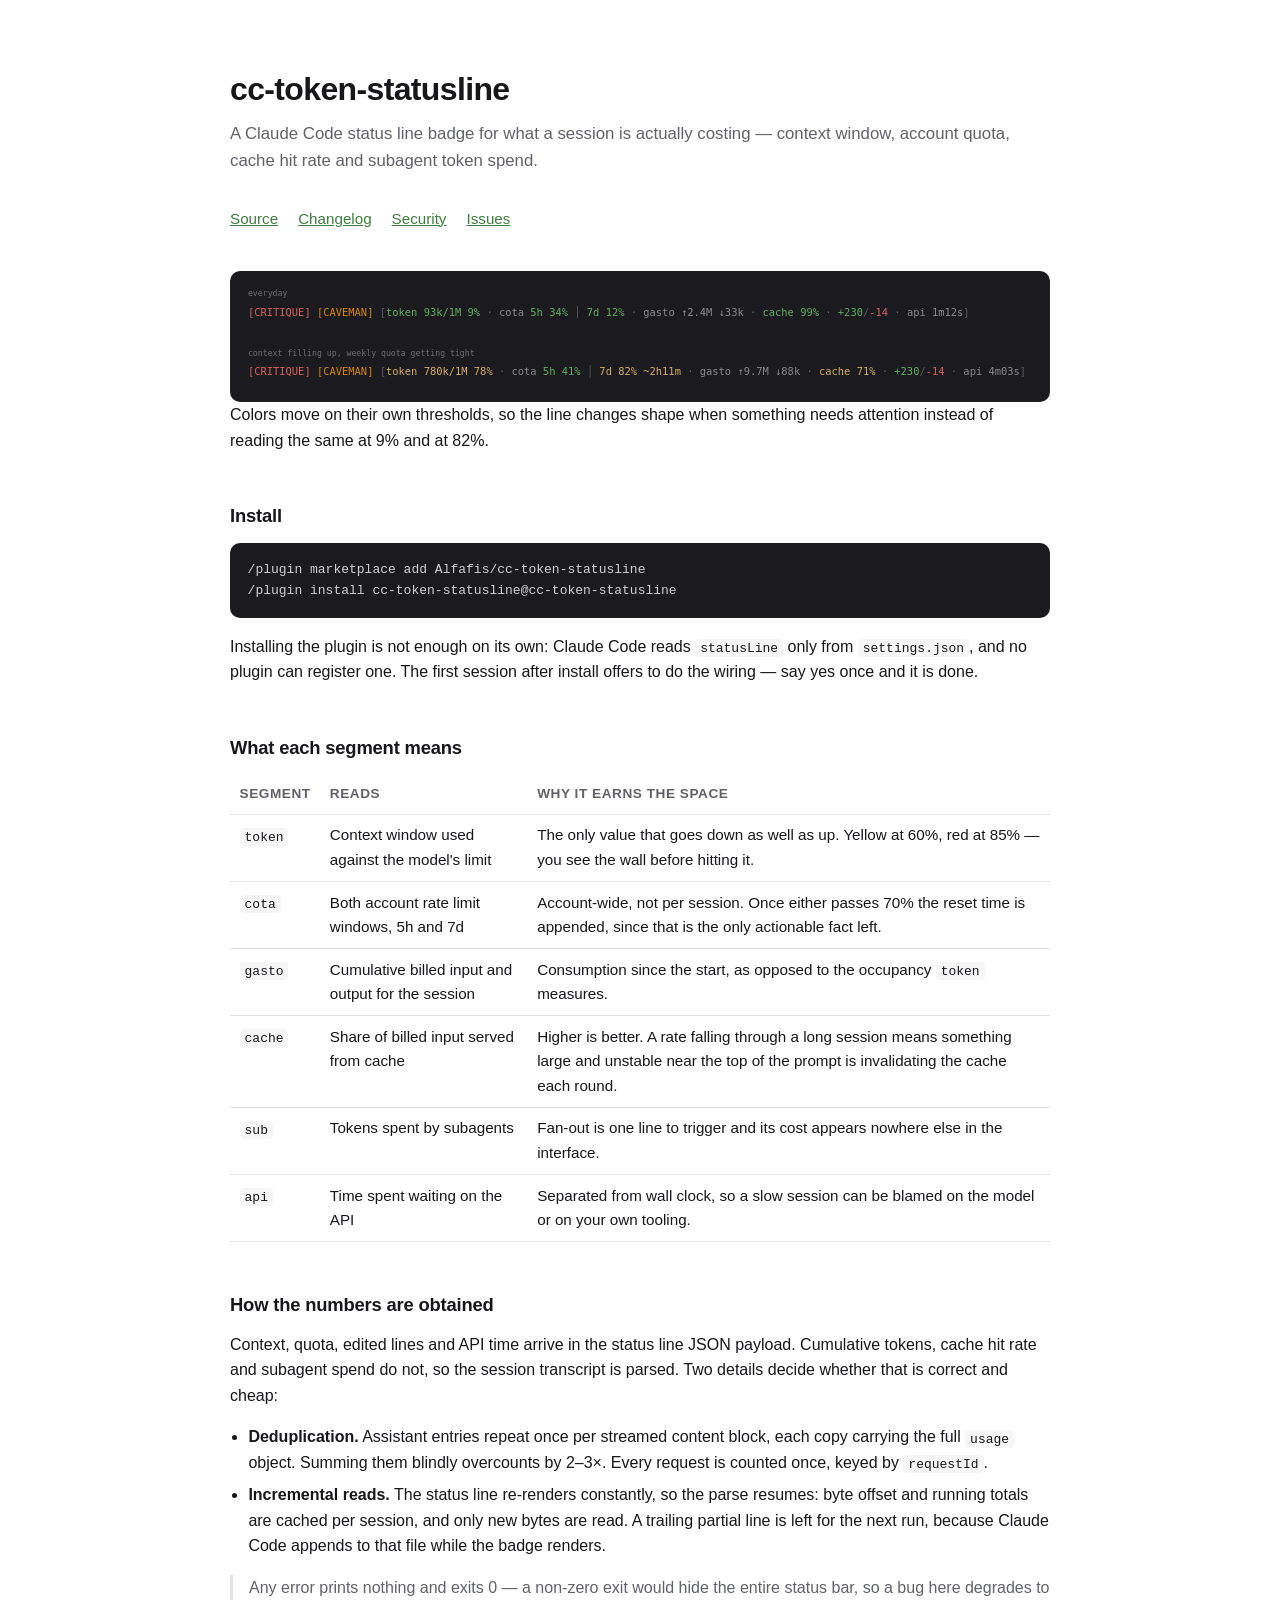
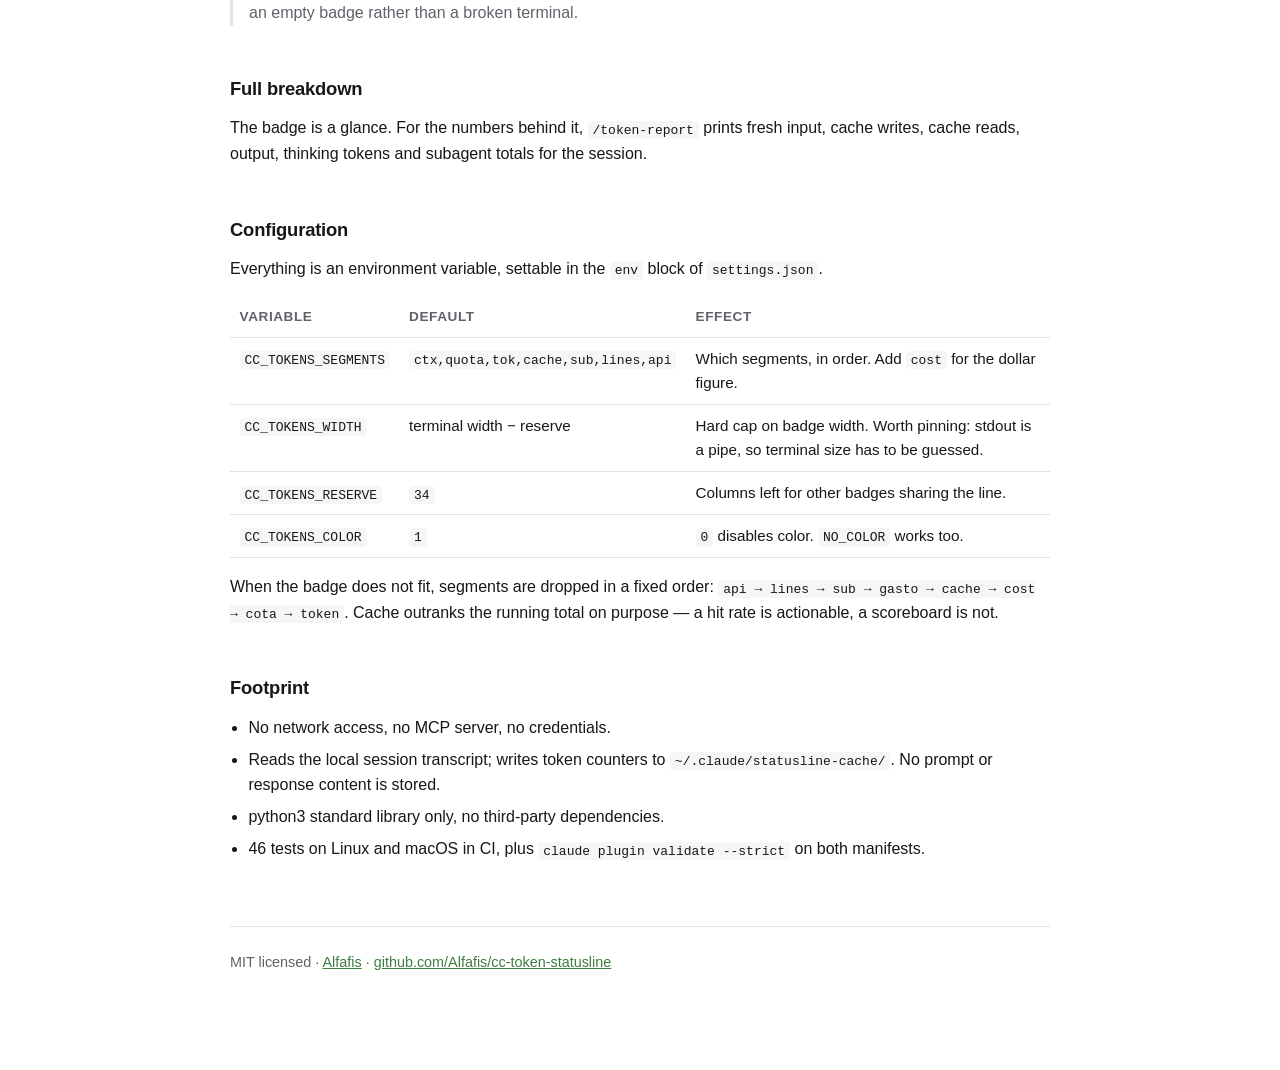
==== docs/index.html @ 99b8e0c1 "docs: add a project site served from docs/ via GitHub Pages Co-Authored-By: Claude Opus 5 (1M contex" ====
<!doctype html>
<html lang="en">
<head>
<meta charset="utf-8">
<meta name="viewport" content="width=device-width, initial-scale=1">
<title>cc-token-statusline</title>
<meta name="description" content="Claude Code status line badge: context window usage, 5h/7d account quota, cumulative tokens, cache hit rate and subagent token spend.">
<link rel="icon" href="data:image/svg+xml,<svg xmlns='http://www.w3.org/2000/svg' viewBox='0 0 16 16'><text y='13' font-size='13'>▇</text></svg>">
<style>
  :root {
    --bg: #ffffff;
    --panel: #f6f6f7;
    --ink: #17171a;
    --muted: #61616a;
    --line: #e2e2e6;
    --accent: #3f7d3f;
    --code-bg: #1b1b1f;
    --code-ink: #d0d0d4;
  }
  @media (prefers-color-scheme: dark) {
    :root {
      --bg: #131316;
      --panel: #1b1b1f;
      --ink: #e8e8ec;
      --muted: #97979f;
      --line: #2c2c32;
      --accent: #79b479;
      --code-bg: #0f0f12;
      --code-ink: #d0d0d4;
    }
  }
  * { box-sizing: border-box; }
  body {
    margin: 0;
    background: var(--bg);
    color: var(--ink);
    font: 16px/1.6 ui-sans-serif, -apple-system, "Segoe UI", Roboto, sans-serif;
  }
  main { max-width: 860px; margin: 0 auto; padding: 4rem 1.25rem 6rem; }
  h1 { font-size: 2rem; margin: 0 0 .35rem; letter-spacing: -.02em; }
  h2 { font-size: 1.15rem; margin: 3rem 0 .75rem; letter-spacing: -.01em; }
  p { margin: 0 0 1rem; }
  .lede { color: var(--muted); font-size: 1.05rem; margin-bottom: 2rem; }
  a { color: var(--accent); }
  img { max-width: 100%; height: auto; display: block; border-radius: 10px; }
  pre {
    background: var(--code-bg);
    color: var(--code-ink);
    padding: 1rem 1.1rem;
    border-radius: 10px;
    overflow-x: auto;
    font: 13px/1.65 ui-monospace, SFMono-Regular, Menlo, Consolas, monospace;
    margin: 0 0 1rem;
  }
  code { font: 13px/1.5 ui-monospace, SFMono-Regular, Menlo, Consolas, monospace; }
  p code, li code, td code { background: var(--panel); padding: .12em .38em; border-radius: 4px; }
  table { width: 100%; border-collapse: collapse; margin: 0 0 1rem; font-size: .95rem; }
  th, td { text-align: left; padding: .55rem .6rem; border-bottom: 1px solid var(--line); vertical-align: top; }
  th { color: var(--muted); font-weight: 600; font-size: .85rem; text-transform: uppercase; letter-spacing: .04em; }
  ul { padding-left: 1.15rem; margin: 0 0 1rem; }
  li { margin-bottom: .4rem; }
  .links { display: flex; gap: 1.25rem; flex-wrap: wrap; margin-bottom: 2.5rem; font-size: .95rem; }
  footer { margin-top: 4rem; padding-top: 1.5rem; border-top: 1px solid var(--line); color: var(--muted); font-size: .9rem; }
  .note { border-left: 3px solid var(--line); padding-left: 1rem; color: var(--muted); }
</style>
</head>
<body>
<main>

  <h1>cc-token-statusline</h1>
  <p class="lede">A Claude Code status line badge for what a session is actually costing — context window, account quota, cache hit rate and subagent token spend.</p>

  <div class="links">
    <a href="https://github.com/Alfafis/cc-token-statusline">Source</a>
    <a href="https://github.com/Alfafis/cc-token-statusline/blob/main/CHANGELOG.md">Changelog</a>
    <a href="https://github.com/Alfafis/cc-token-statusline/blob/main/SECURITY.md">Security</a>
    <a href="https://github.com/Alfafis/cc-token-statusline/issues">Issues</a>
  </div>

  <img src="badge.svg" alt="The badge rendered twice: an everyday session, and one where the context is filling up and the weekly quota is getting tight">

  <p>Colors move on their own thresholds, so the line changes shape when something needs attention instead of reading the same at 9% and at 82%.</p>

  <h2>Install</h2>
<pre>/plugin marketplace add Alfafis/cc-token-statusline
/plugin install cc-token-statusline@cc-token-statusline</pre>
  <p>Installing the plugin is not enough on its own: Claude Code reads <code>statusLine</code> only from <code>settings.json</code>, and no plugin can register one. The first session after install offers to do the wiring — say yes once and it is done.</p>

  <h2>What each segment means</h2>
  <table>
    <tr><th>Segment</th><th>Reads</th><th>Why it earns the space</th></tr>
    <tr><td><code>token</code></td><td>Context window used against the model's limit</td><td>The only value that goes down as well as up. Yellow at 60%, red at 85% — you see the wall before hitting it.</td></tr>
    <tr><td><code>cota</code></td><td>Both account rate limit windows, 5h and 7d</td><td>Account-wide, not per session. Once either passes 70% the reset time is appended, since that is the only actionable fact left.</td></tr>
    <tr><td><code>gasto</code></td><td>Cumulative billed input and output for the session</td><td>Consumption since the start, as opposed to the occupancy <code>token</code> measures.</td></tr>
    <tr><td><code>cache</code></td><td>Share of billed input served from cache</td><td>Higher is better. A rate falling through a long session means something large and unstable near the top of the prompt is invalidating the cache each round.</td></tr>
    <tr><td><code>sub</code></td><td>Tokens spent by subagents</td><td>Fan-out is one line to trigger and its cost appears nowhere else in the interface.</td></tr>
    <tr><td><code>api</code></td><td>Time spent waiting on the API</td><td>Separated from wall clock, so a slow session can be blamed on the model or on your own tooling.</td></tr>
  </table>

  <h2>How the numbers are obtained</h2>
  <p>Context, quota, edited lines and API time arrive in the status line JSON payload. Cumulative tokens, cache hit rate and subagent spend do not, so the session transcript is parsed. Two details decide whether that is correct and cheap:</p>
  <ul>
    <li><strong>Deduplication.</strong> Assistant entries repeat once per streamed content block, each copy carrying the full <code>usage</code> object. Summing them blindly overcounts by 2–3×. Every request is counted once, keyed by <code>requestId</code>.</li>
    <li><strong>Incremental reads.</strong> The status line re-renders constantly, so the parse resumes: byte offset and running totals are cached per session, and only new bytes are read. A trailing partial line is left for the next run, because Claude Code appends to that file while the badge renders.</li>
  </ul>
  <p class="note">Any error prints nothing and exits 0 — a non-zero exit would hide the entire status bar, so a bug here degrades to an empty badge rather than a broken terminal.</p>

  <h2>Full breakdown</h2>
  <p>The badge is a glance. For the numbers behind it, <code>/token-report</code> prints fresh input, cache writes, cache reads, output, thinking tokens and subagent totals for the session.</p>

  <h2>Configuration</h2>
  <p>Everything is an environment variable, settable in the <code>env</code> block of <code>settings.json</code>.</p>
  <table>
    <tr><th>Variable</th><th>Default</th><th>Effect</th></tr>
    <tr><td><code>CC_TOKENS_SEGMENTS</code></td><td><code>ctx,quota,tok,cache,sub,lines,api</code></td><td>Which segments, in order. Add <code>cost</code> for the dollar figure.</td></tr>
    <tr><td><code>CC_TOKENS_WIDTH</code></td><td>terminal width − reserve</td><td>Hard cap on badge width. Worth pinning: stdout is a pipe, so terminal size has to be guessed.</td></tr>
    <tr><td><code>CC_TOKENS_RESERVE</code></td><td><code>34</code></td><td>Columns left for other badges sharing the line.</td></tr>
    <tr><td><code>CC_TOKENS_COLOR</code></td><td><code>1</code></td><td><code>0</code> disables color. <code>NO_COLOR</code> works too.</td></tr>
  </table>
  <p>When the badge does not fit, segments are dropped in a fixed order: <code>api → lines → sub → gasto → cache → cost → cota → token</code>. Cache outranks the running total on purpose — a hit rate is actionable, a scoreboard is not.</p>

  <h2>Footprint</h2>
  <ul>
    <li>No network access, no MCP server, no credentials.</li>
    <li>Reads the local session transcript; writes token counters to <code>~/.claude/statusline-cache/</code>. No prompt or response content is stored.</li>
    <li>python3 standard library only, no third-party dependencies.</li>
    <li>46 tests on Linux and macOS in CI, plus <code>claude plugin validate --strict</code> on both manifests.</li>
  </ul>

  <footer>
    MIT licensed · <a href="https://github.com/Alfafis">Alfafis</a> · <a href="https://github.com/Alfafis/cc-token-statusline">github.com/Alfafis/cc-token-statusline</a>
  </footer>

</main>
</body>
</html>
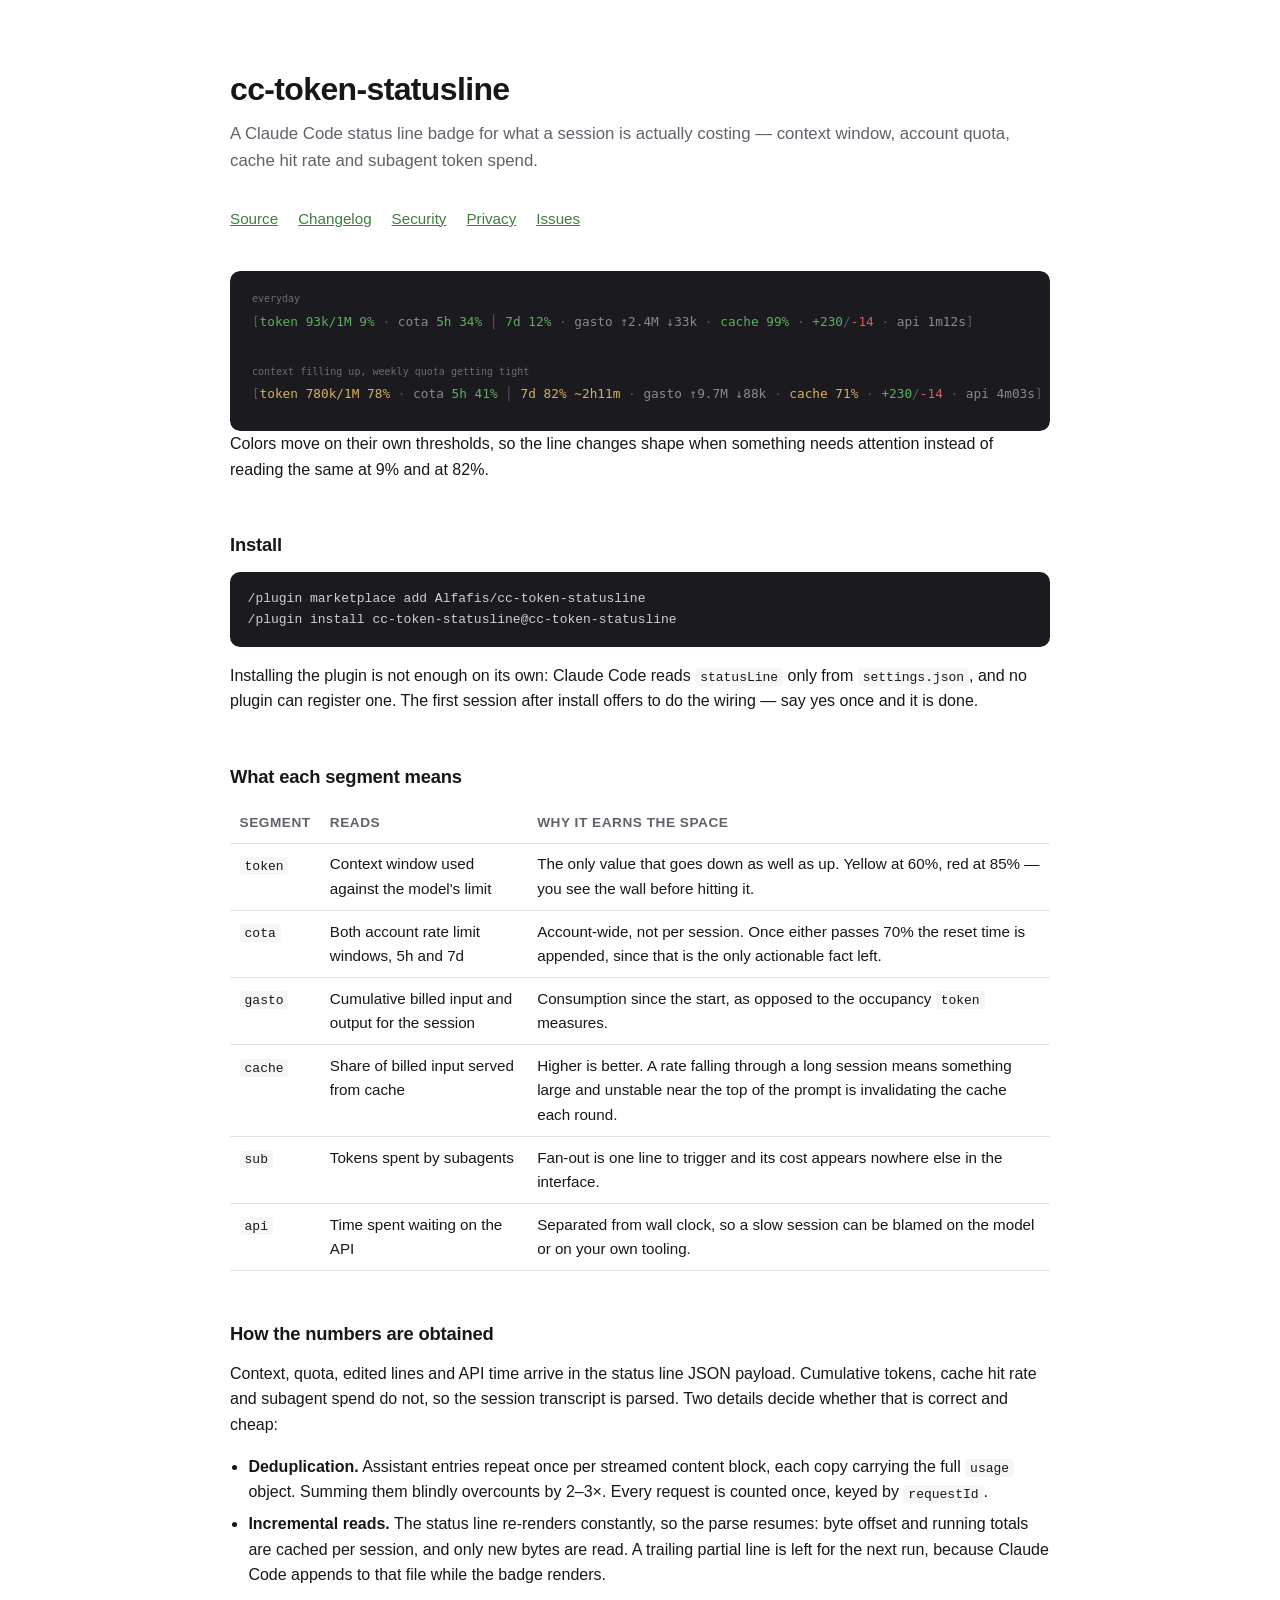
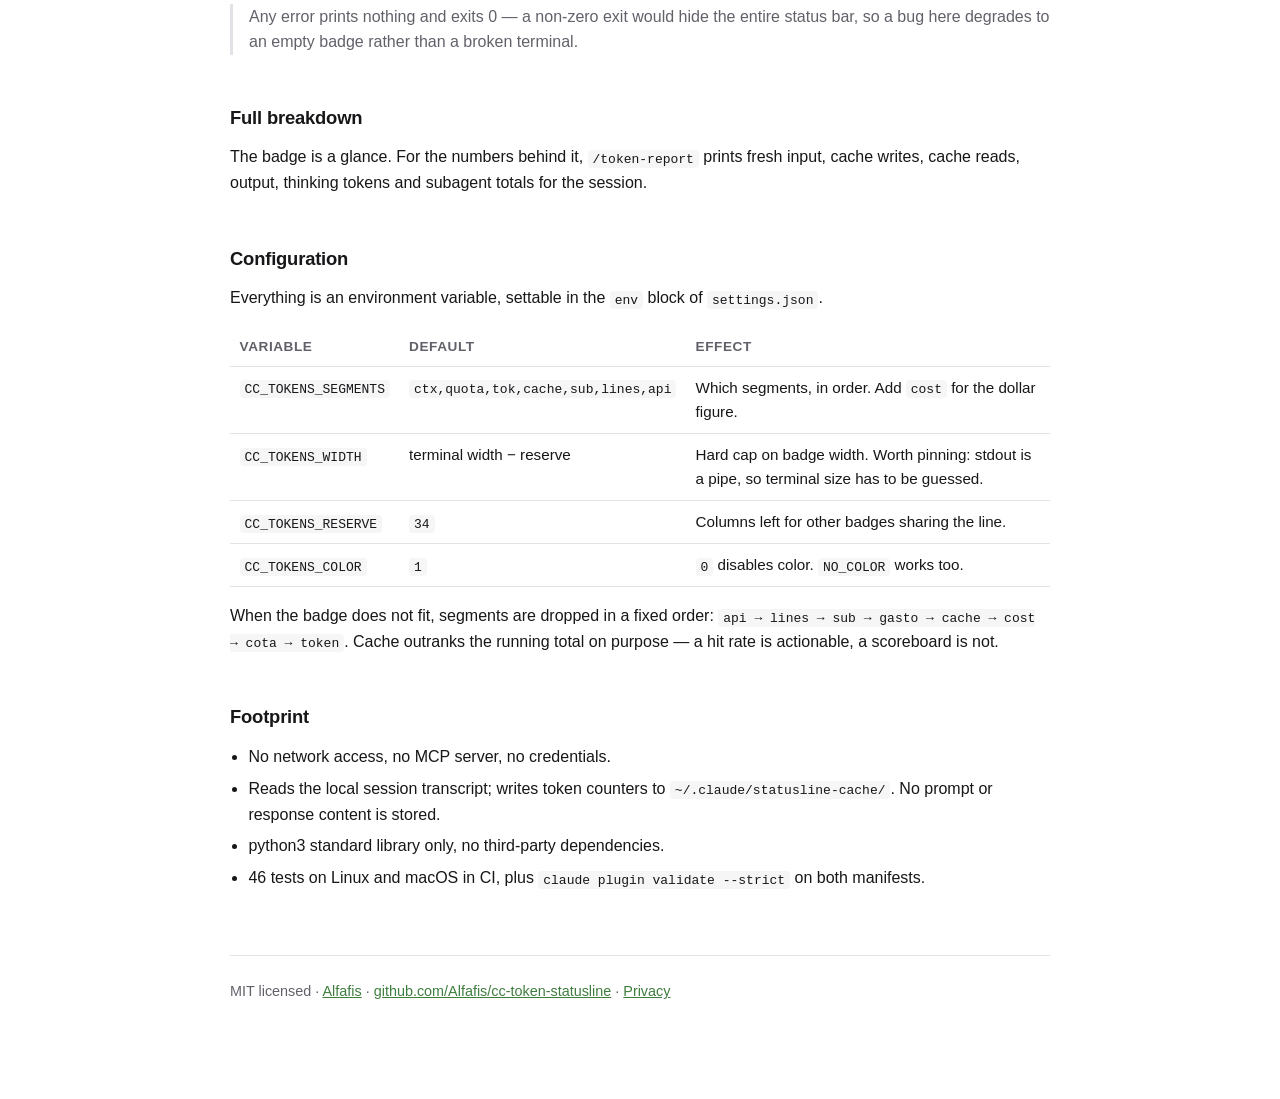
==== commit 3ab36ad8: "docs: add a privacy policy page Required by the plugin directory submission. Shared CSS moved out of" ====
--- a/docs/index.html
+++ b/docs/index.html
@@ -6,63 +6,7 @@
 <title>cc-token-statusline</title>
 <meta name="description" content="Claude Code status line badge: context window usage, 5h/7d account quota, cumulative tokens, cache hit rate and subagent token spend.">
 <link rel="icon" href="data:image/svg+xml,<svg xmlns='http://www.w3.org/2000/svg' viewBox='0 0 16 16'><text y='13' font-size='13'>▇</text></svg>">
-<style>
-  :root {
-    --bg: #ffffff;
-    --panel: #f6f6f7;
-    --ink: #17171a;
-    --muted: #61616a;
-    --line: #e2e2e6;
-    --accent: #3f7d3f;
-    --code-bg: #1b1b1f;
-    --code-ink: #d0d0d4;
-  }
-  @media (prefers-color-scheme: dark) {
-    :root {
-      --bg: #131316;
-      --panel: #1b1b1f;
-      --ink: #e8e8ec;
-      --muted: #97979f;
-      --line: #2c2c32;
-      --accent: #79b479;
-      --code-bg: #0f0f12;
-      --code-ink: #d0d0d4;
-    }
-  }
-  * { box-sizing: border-box; }
-  body {
-    margin: 0;
-    background: var(--bg);
-    color: var(--ink);
-    font: 16px/1.6 ui-sans-serif, -apple-system, "Segoe UI", Roboto, sans-serif;
-  }
-  main { max-width: 860px; margin: 0 auto; padding: 4rem 1.25rem 6rem; }
-  h1 { font-size: 2rem; margin: 0 0 .35rem; letter-spacing: -.02em; }
-  h2 { font-size: 1.15rem; margin: 3rem 0 .75rem; letter-spacing: -.01em; }
-  p { margin: 0 0 1rem; }
-  .lede { color: var(--muted); font-size: 1.05rem; margin-bottom: 2rem; }
-  a { color: var(--accent); }
-  img { max-width: 100%; height: auto; display: block; border-radius: 10px; }
-  pre {
-    background: var(--code-bg);
-    color: var(--code-ink);
-    padding: 1rem 1.1rem;
-    border-radius: 10px;
-    overflow-x: auto;
-    font: 13px/1.65 ui-monospace, SFMono-Regular, Menlo, Consolas, monospace;
-    margin: 0 0 1rem;
-  }
-  code { font: 13px/1.5 ui-monospace, SFMono-Regular, Menlo, Consolas, monospace; }
-  p code, li code, td code { background: var(--panel); padding: .12em .38em; border-radius: 4px; }
-  table { width: 100%; border-collapse: collapse; margin: 0 0 1rem; font-size: .95rem; }
-  th, td { text-align: left; padding: .55rem .6rem; border-bottom: 1px solid var(--line); vertical-align: top; }
-  th { color: var(--muted); font-weight: 600; font-size: .85rem; text-transform: uppercase; letter-spacing: .04em; }
-  ul { padding-left: 1.15rem; margin: 0 0 1rem; }
-  li { margin-bottom: .4rem; }
-  .links { display: flex; gap: 1.25rem; flex-wrap: wrap; margin-bottom: 2.5rem; font-size: .95rem; }
-  footer { margin-top: 4rem; padding-top: 1.5rem; border-top: 1px solid var(--line); color: var(--muted); font-size: .9rem; }
-  .note { border-left: 3px solid var(--line); padding-left: 1rem; color: var(--muted); }
-</style>
+<link rel="stylesheet" href="style.css">
 </head>
 <body>
 <main>
@@ -74,6 +18,7 @@
     <a href="https://github.com/Alfafis/cc-token-statusline">Source</a>
     <a href="https://github.com/Alfafis/cc-token-statusline/blob/main/CHANGELOG.md">Changelog</a>
     <a href="https://github.com/Alfafis/cc-token-statusline/blob/main/SECURITY.md">Security</a>
+    <a href="privacy.html">Privacy</a>
     <a href="https://github.com/Alfafis/cc-token-statusline/issues">Issues</a>
   </div>
 
@@ -128,7 +73,7 @@
   </ul>
 
   <footer>
-    MIT licensed · <a href="https://github.com/Alfafis">Alfafis</a> · <a href="https://github.com/Alfafis/cc-token-statusline">github.com/Alfafis/cc-token-statusline</a>
+    MIT licensed · <a href="https://github.com/Alfafis">Alfafis</a> · <a href="https://github.com/Alfafis/cc-token-statusline">github.com/Alfafis/cc-token-statusline</a> · <a href="privacy.html">Privacy</a>
   </footer>
 
 </main>
--- a/docs/style.css
+++ b/docs/style.css
@@ -0,0 +1,55 @@
+:root {
+    --bg: #ffffff;
+    --panel: #f6f6f7;
+    --ink: #17171a;
+    --muted: #61616a;
+    --line: #e2e2e6;
+    --accent: #3f7d3f;
+    --code-bg: #1b1b1f;
+    --code-ink: #d0d0d4;
+  }
+  @media (prefers-color-scheme: dark) {
+    :root {
+      --bg: #131316;
+      --panel: #1b1b1f;
+      --ink: #e8e8ec;
+      --muted: #97979f;
+      --line: #2c2c32;
+      --accent: #79b479;
+      --code-bg: #0f0f12;
+      --code-ink: #d0d0d4;
+    }
+  }
+  * { box-sizing: border-box; }
+  body {
+    margin: 0;
+    background: var(--bg);
+    color: var(--ink);
+    font: 16px/1.6 ui-sans-serif, -apple-system, "Segoe UI", Roboto, sans-serif;
+  }
+  main { max-width: 860px; margin: 0 auto; padding: 4rem 1.25rem 6rem; }
+  h1 { font-size: 2rem; margin: 0 0 .35rem; letter-spacing: -.02em; }
+  h2 { font-size: 1.15rem; margin: 3rem 0 .75rem; letter-spacing: -.01em; }
+  p { margin: 0 0 1rem; }
+  .lede { color: var(--muted); font-size: 1.05rem; margin-bottom: 2rem; }
+  a { color: var(--accent); }
+  img { max-width: 100%; height: auto; display: block; border-radius: 10px; }
+  pre {
+    background: var(--code-bg);
+    color: var(--code-ink);
+    padding: 1rem 1.1rem;
+    border-radius: 10px;
+    overflow-x: auto;
+    font: 13px/1.65 ui-monospace, SFMono-Regular, Menlo, Consolas, monospace;
+    margin: 0 0 1rem;
+  }
+  code { font: 13px/1.5 ui-monospace, SFMono-Regular, Menlo, Consolas, monospace; }
+  p code, li code, td code { background: var(--panel); padding: .12em .38em; border-radius: 4px; }
+  table { width: 100%; border-collapse: collapse; margin: 0 0 1rem; font-size: .95rem; }
+  th, td { text-align: left; padding: .55rem .6rem; border-bottom: 1px solid var(--line); vertical-align: top; }
+  th { color: var(--muted); font-weight: 600; font-size: .85rem; text-transform: uppercase; letter-spacing: .04em; }
+  ul { padding-left: 1.15rem; margin: 0 0 1rem; }
+  li { margin-bottom: .4rem; }
+  .links { display: flex; gap: 1.25rem; flex-wrap: wrap; margin-bottom: 2.5rem; font-size: .95rem; }
+  footer { margin-top: 4rem; padding-top: 1.5rem; border-top: 1px solid var(--line); color: var(--muted); font-size: .9rem; }
+  .note { border-left: 3px solid var(--line); padding-left: 1rem; color: var(--muted); }
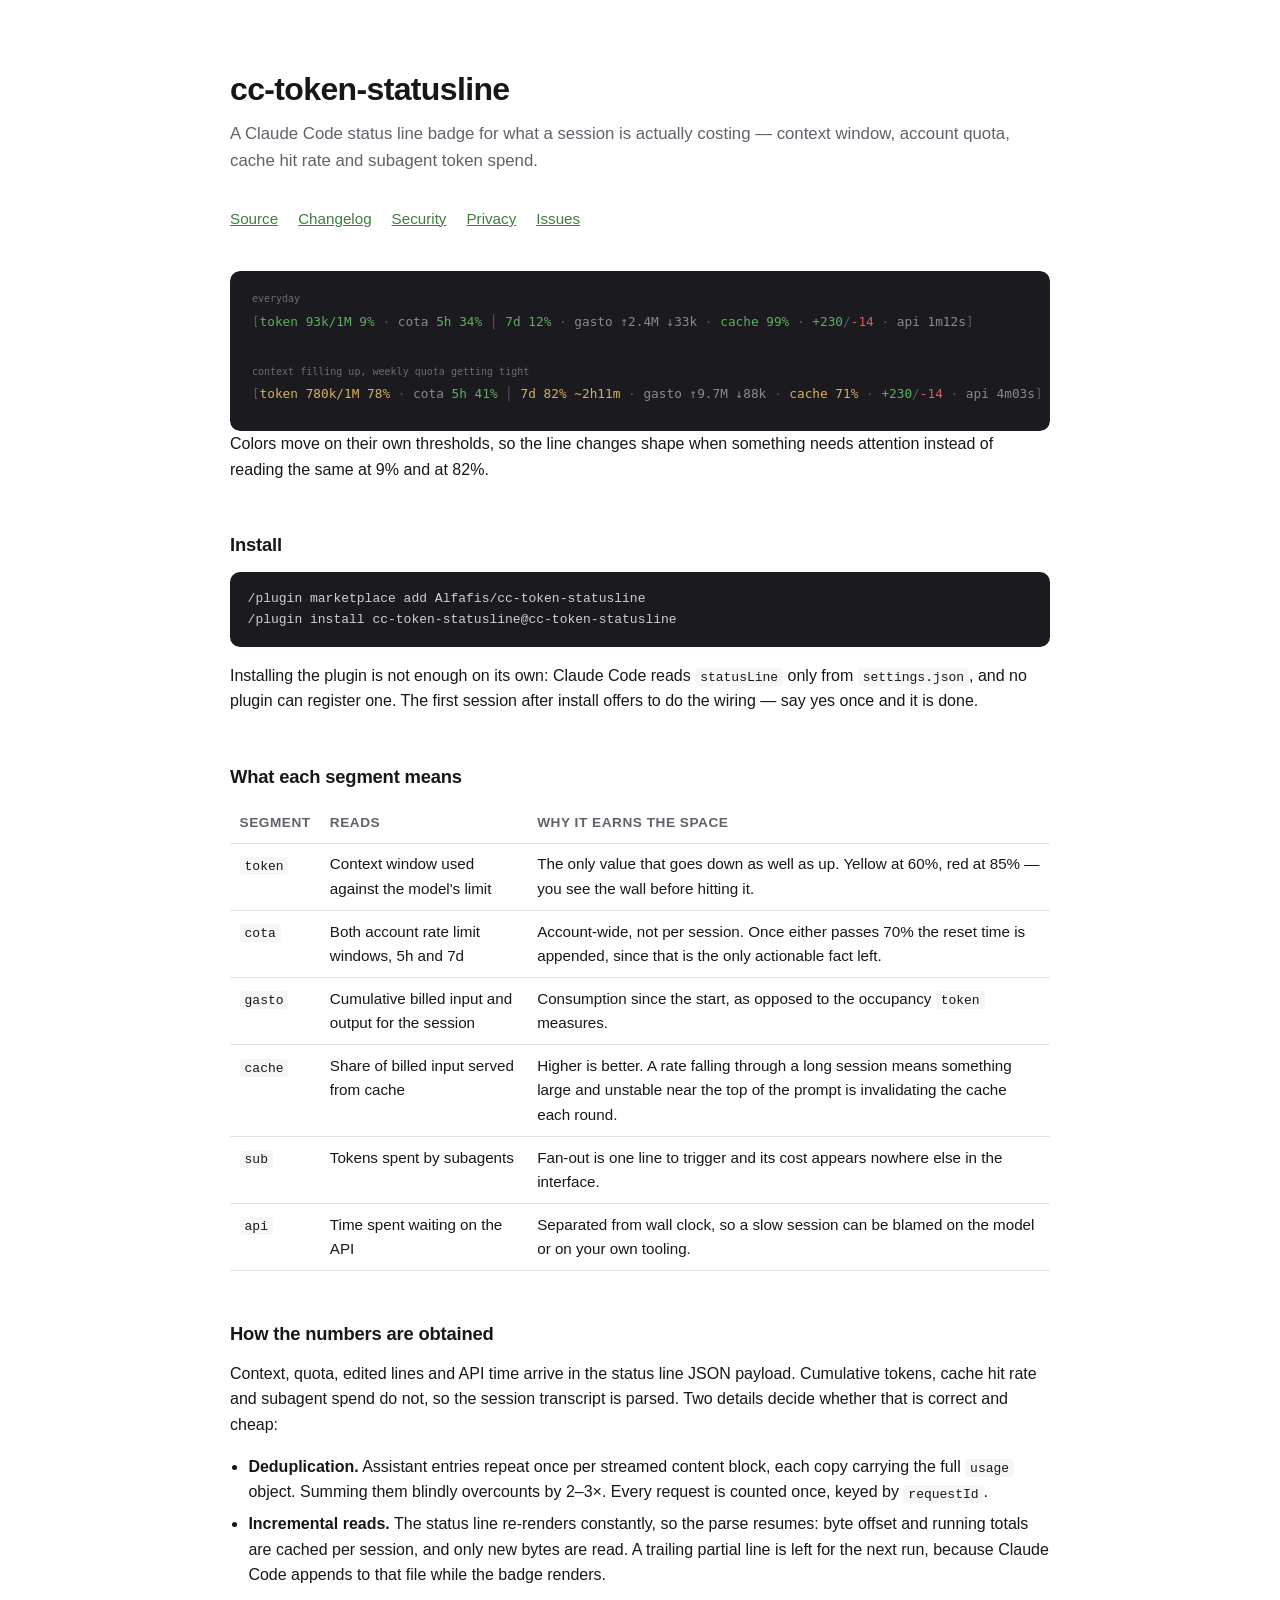
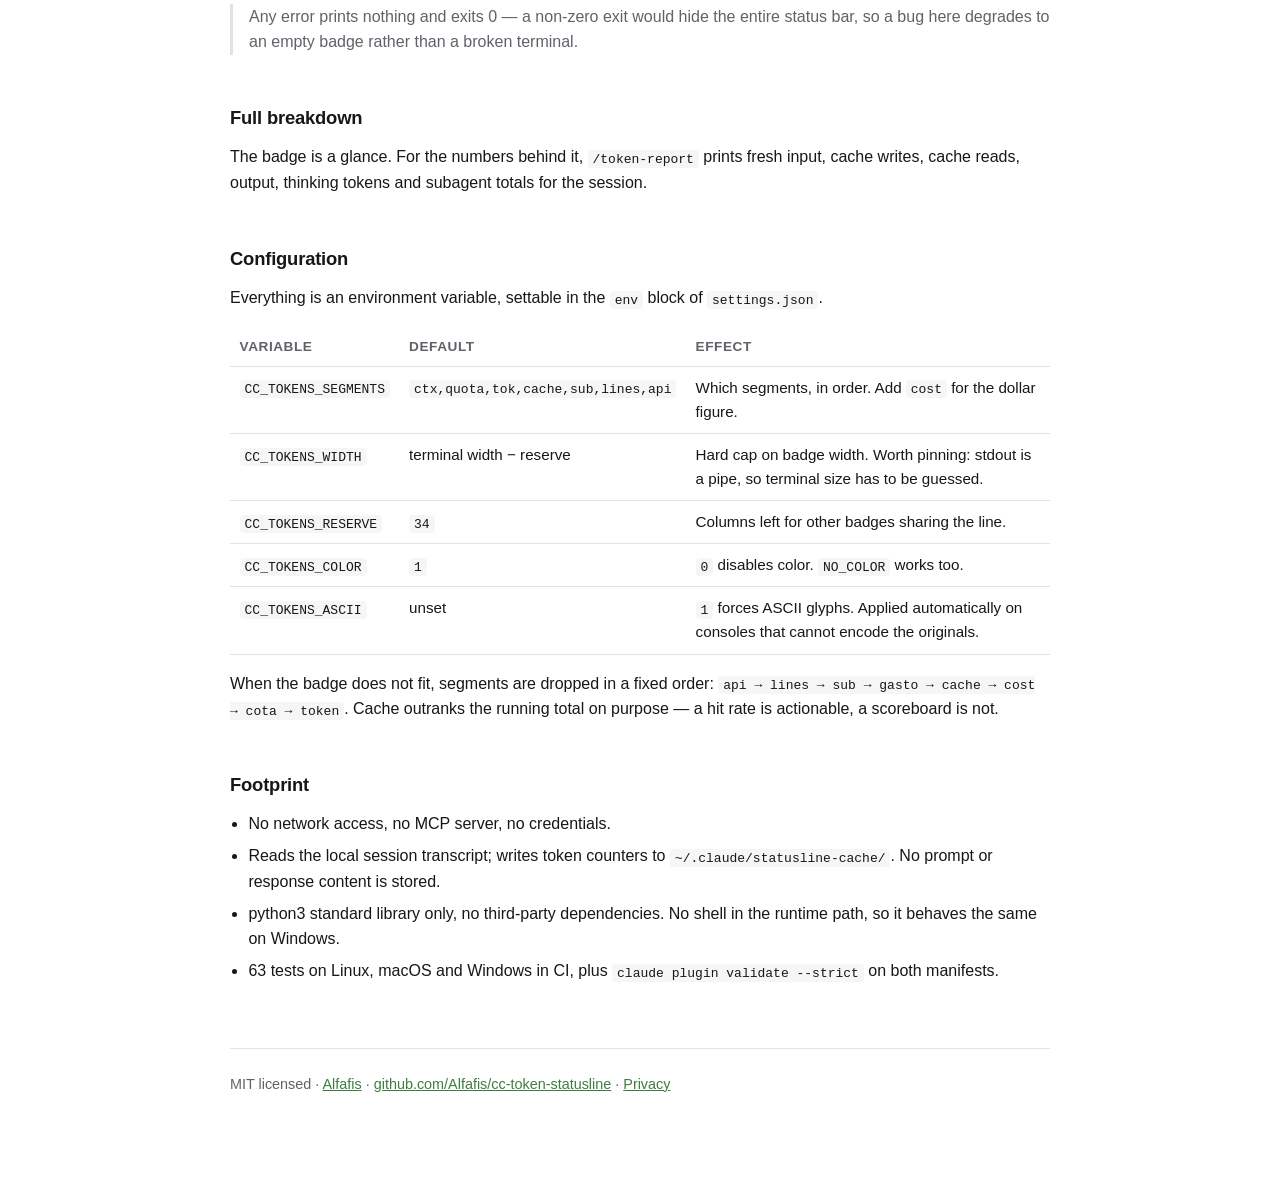
==== commit b845a0cc: "feat: take bash out of the runtime path The badge was wired as `bash "...tokens-statusline.sh"`. Sto" ====
--- a/docs/index.html
+++ b/docs/index.html
@@ -61,6 +61,7 @@
     <tr><td><code>CC_TOKENS_WIDTH</code></td><td>terminal width − reserve</td><td>Hard cap on badge width. Worth pinning: stdout is a pipe, so terminal size has to be guessed.</td></tr>
     <tr><td><code>CC_TOKENS_RESERVE</code></td><td><code>34</code></td><td>Columns left for other badges sharing the line.</td></tr>
     <tr><td><code>CC_TOKENS_COLOR</code></td><td><code>1</code></td><td><code>0</code> disables color. <code>NO_COLOR</code> works too.</td></tr>
+    <tr><td><code>CC_TOKENS_ASCII</code></td><td>unset</td><td><code>1</code> forces ASCII glyphs. Applied automatically on consoles that cannot encode the originals.</td></tr>
   </table>
   <p>When the badge does not fit, segments are dropped in a fixed order: <code>api → lines → sub → gasto → cache → cost → cota → token</code>. Cache outranks the running total on purpose — a hit rate is actionable, a scoreboard is not.</p>
 
@@ -68,8 +69,8 @@
   <ul>
     <li>No network access, no MCP server, no credentials.</li>
     <li>Reads the local session transcript; writes token counters to <code>~/.claude/statusline-cache/</code>. No prompt or response content is stored.</li>
-    <li>python3 standard library only, no third-party dependencies.</li>
-    <li>46 tests on Linux and macOS in CI, plus <code>claude plugin validate --strict</code> on both manifests.</li>
+    <li>python3 standard library only, no third-party dependencies. No shell in the runtime path, so it behaves the same on Windows.</li>
+    <li>63 tests on Linux, macOS and Windows in CI, plus <code>claude plugin validate --strict</code> on both manifests.</li>
   </ul>
 
   <footer>
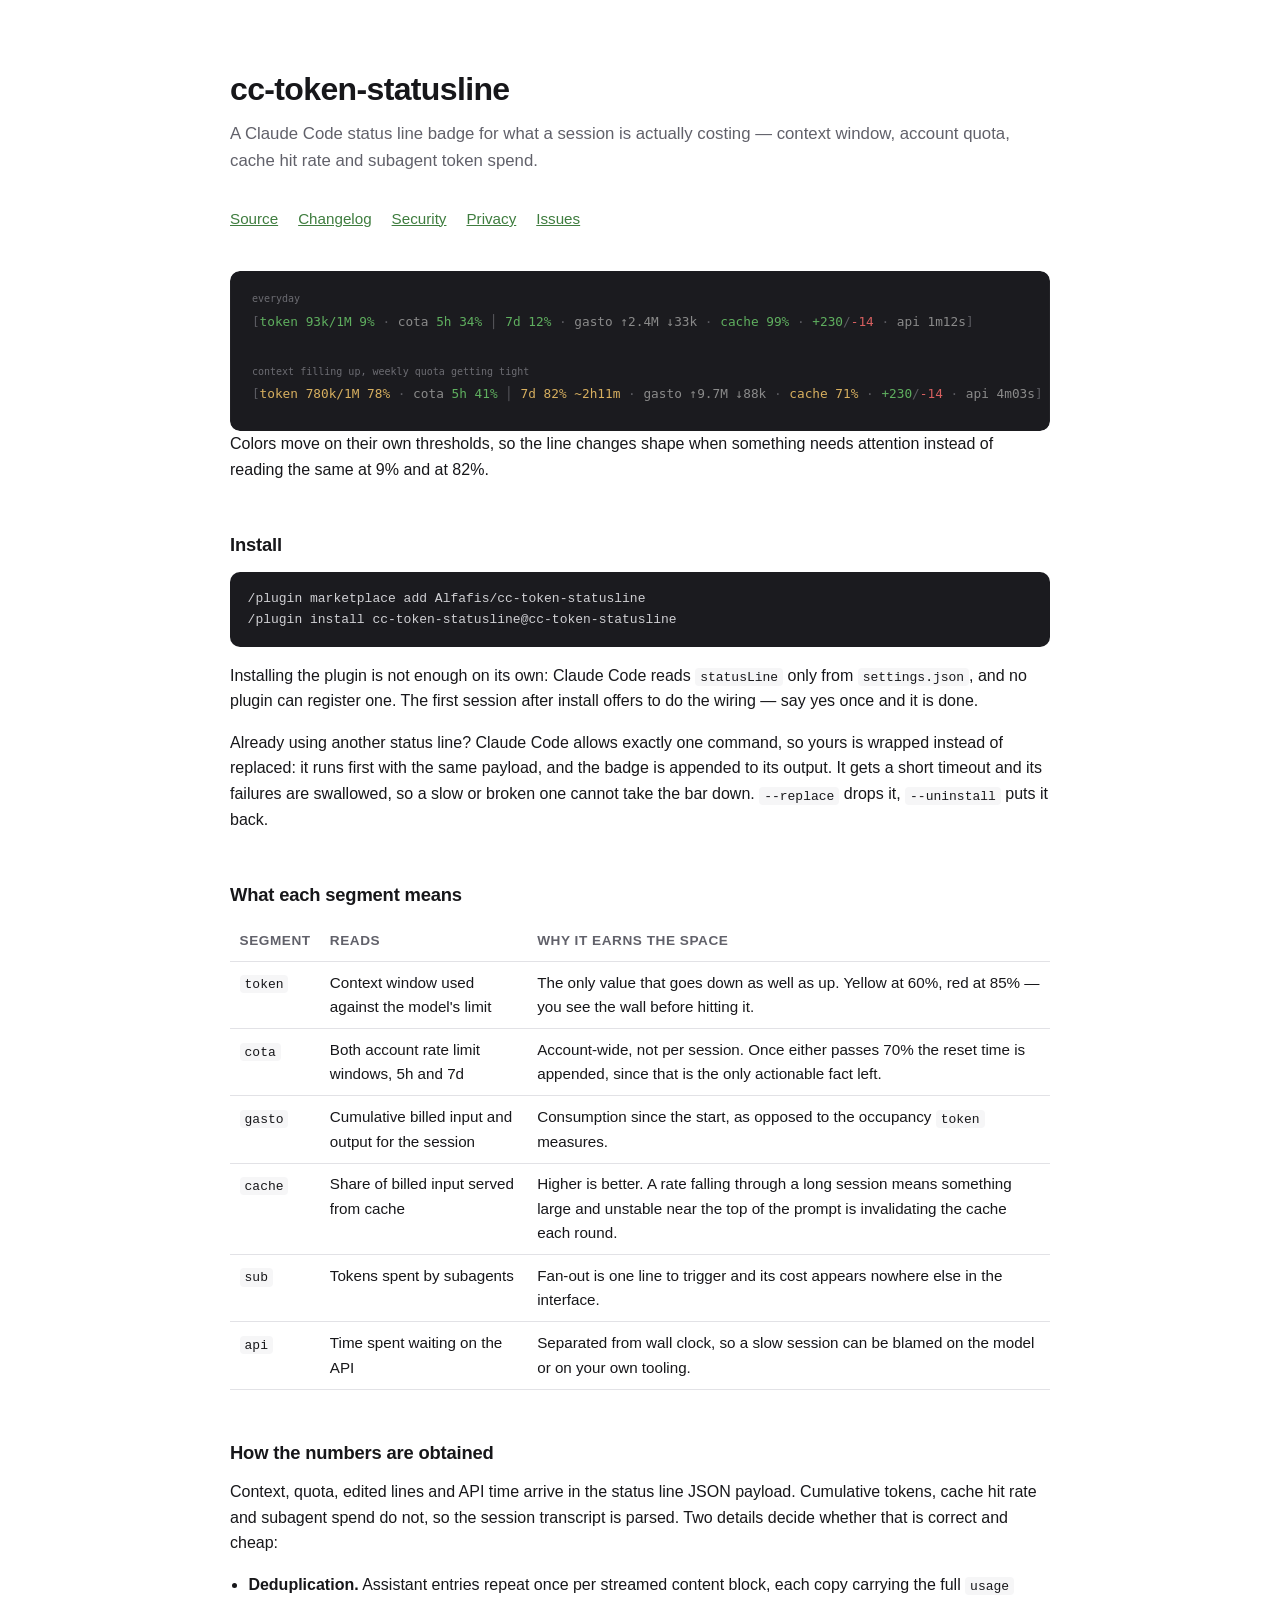
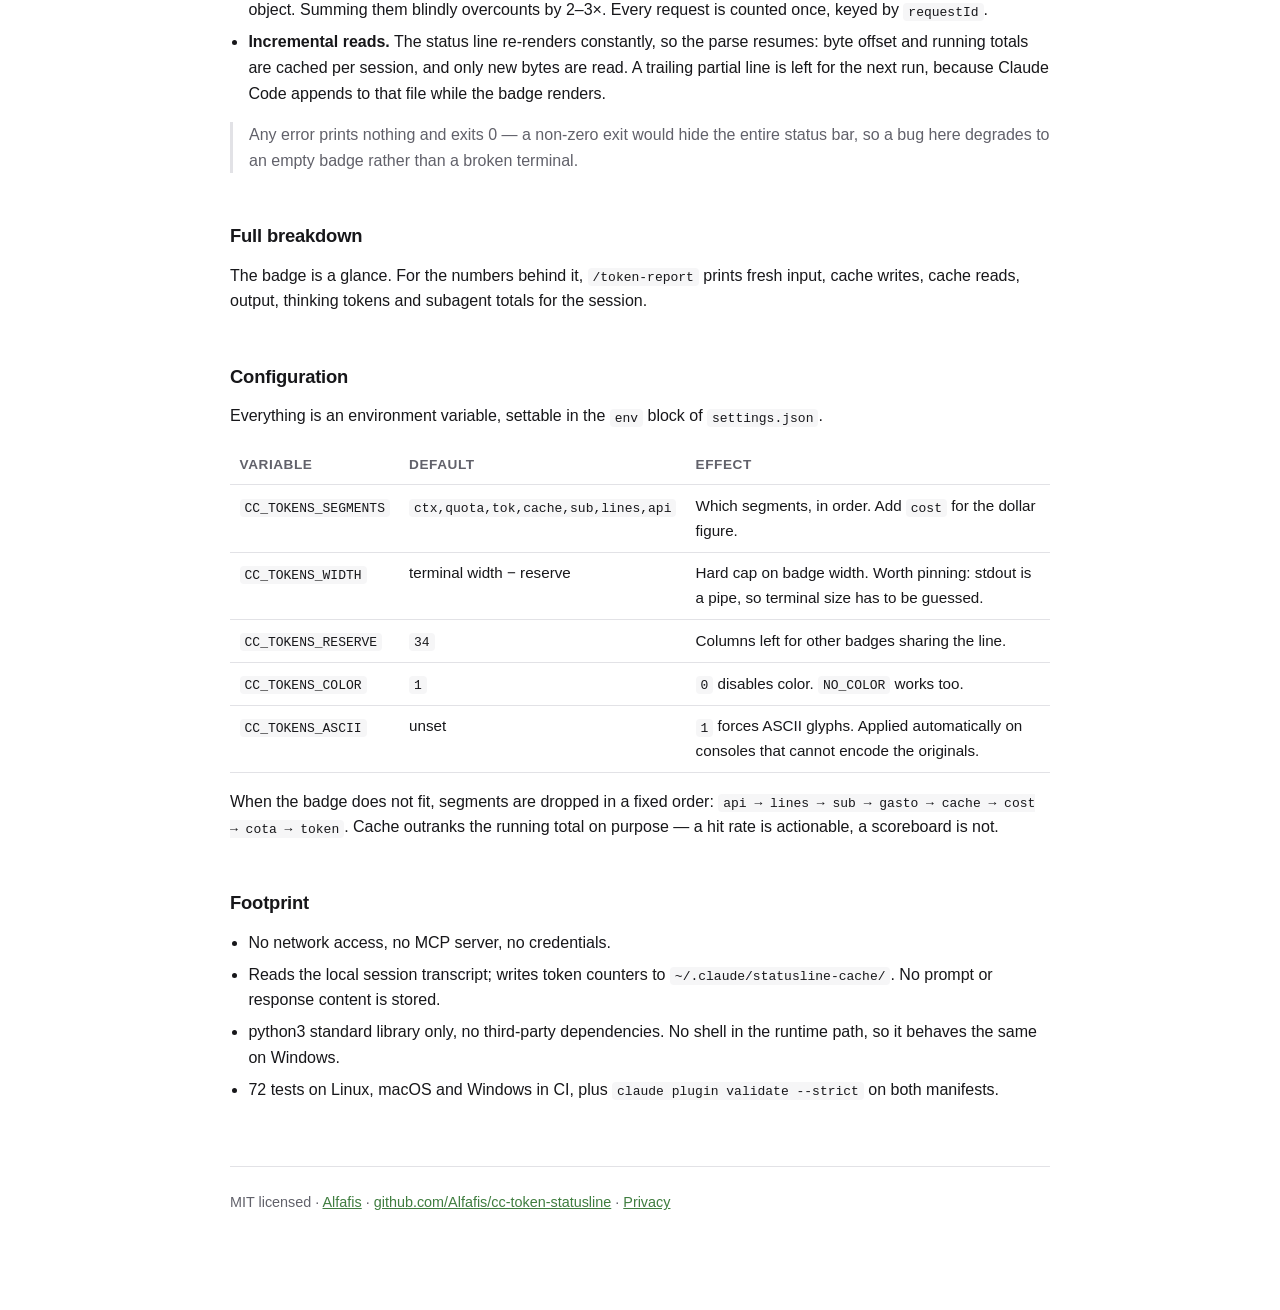
==== commit 381af3f5: "feat: wrap an existing status line instead of refusing to install Claude Code allows exactly one sta" ====
--- a/docs/index.html
+++ b/docs/index.html
@@ -30,6 +30,7 @@
 <pre>/plugin marketplace add Alfafis/cc-token-statusline
 /plugin install cc-token-statusline@cc-token-statusline</pre>
   <p>Installing the plugin is not enough on its own: Claude Code reads <code>statusLine</code> only from <code>settings.json</code>, and no plugin can register one. The first session after install offers to do the wiring — say yes once and it is done.</p>
+  <p>Already using another status line? Claude Code allows exactly one command, so yours is wrapped instead of replaced: it runs first with the same payload, and the badge is appended to its output. It gets a short timeout and its failures are swallowed, so a slow or broken one cannot take the bar down. <code>--replace</code> drops it, <code>--uninstall</code> puts it back.</p>
 
   <h2>What each segment means</h2>
   <table>
@@ -70,7 +71,7 @@
     <li>No network access, no MCP server, no credentials.</li>
     <li>Reads the local session transcript; writes token counters to <code>~/.claude/statusline-cache/</code>. No prompt or response content is stored.</li>
     <li>python3 standard library only, no third-party dependencies. No shell in the runtime path, so it behaves the same on Windows.</li>
-    <li>63 tests on Linux, macOS and Windows in CI, plus <code>claude plugin validate --strict</code> on both manifests.</li>
+    <li>72 tests on Linux, macOS and Windows in CI, plus <code>claude plugin validate --strict</code> on both manifests.</li>
   </ul>
 
   <footer>
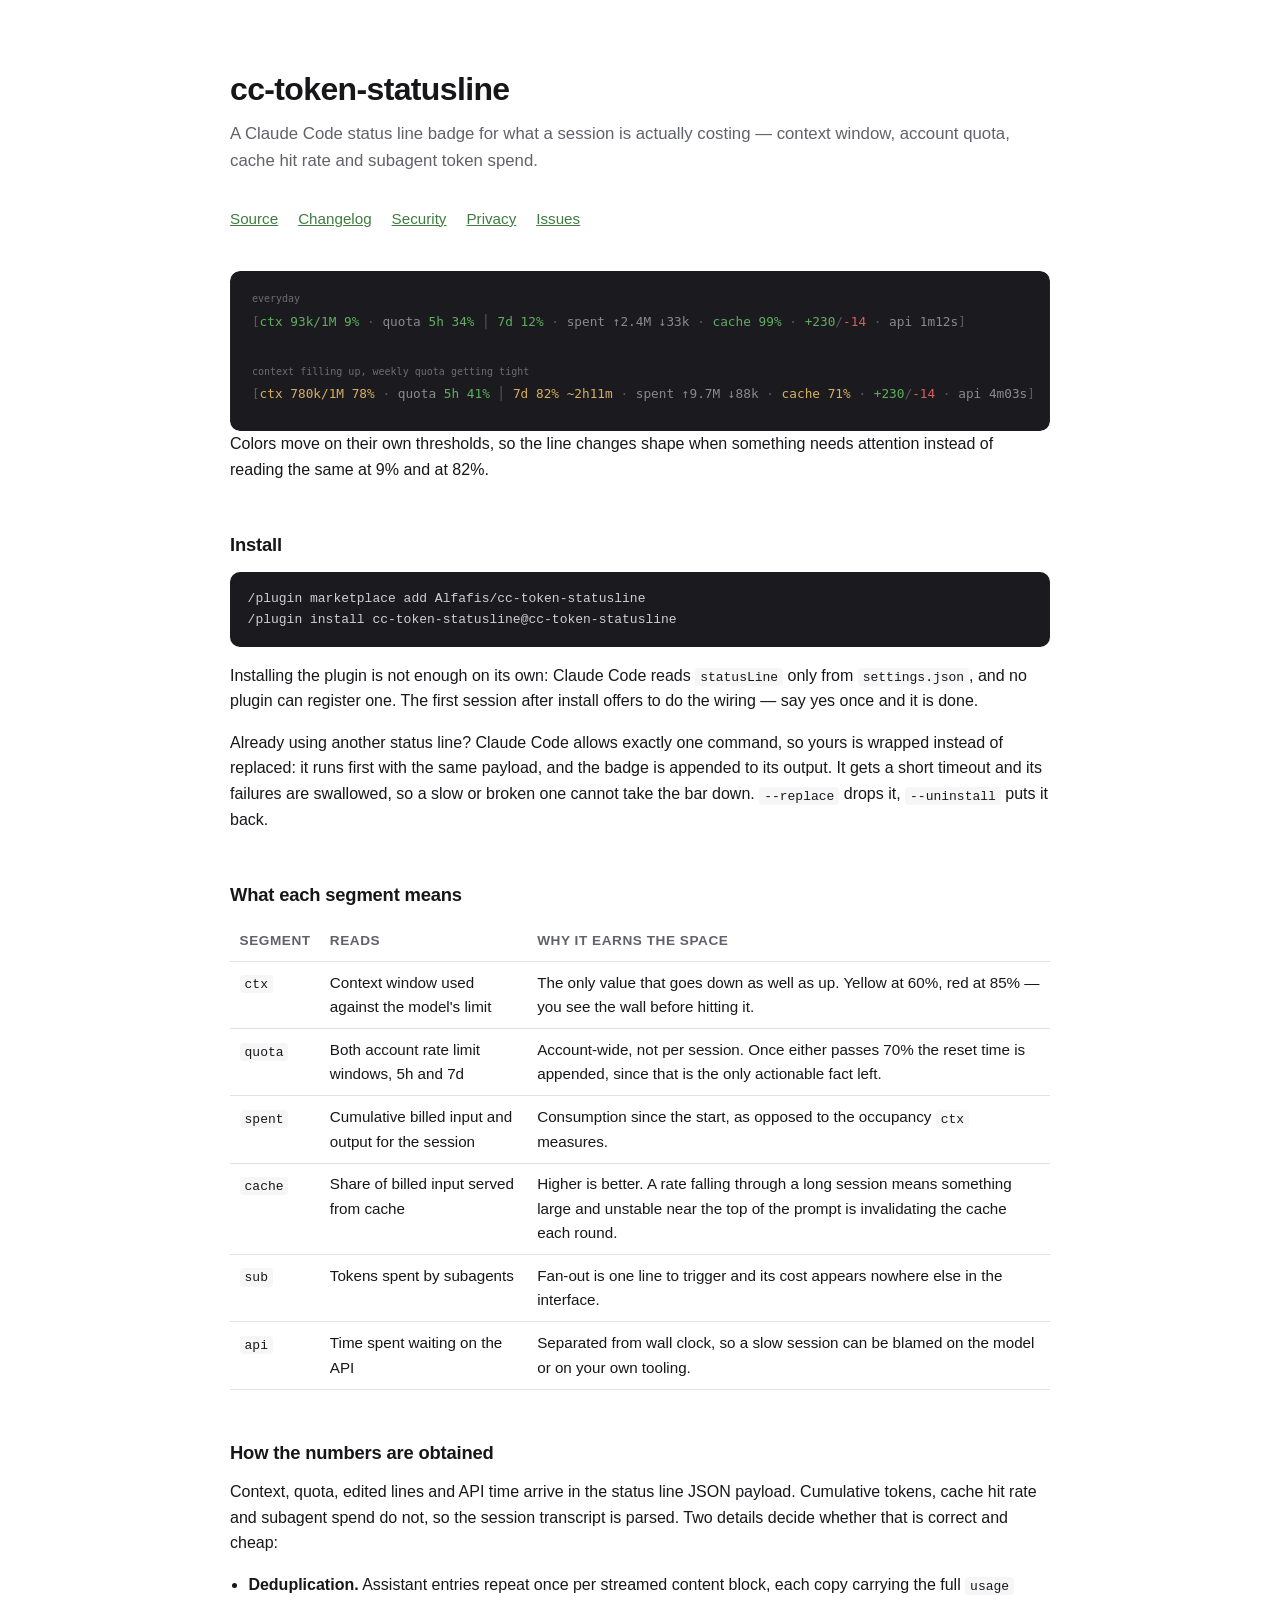
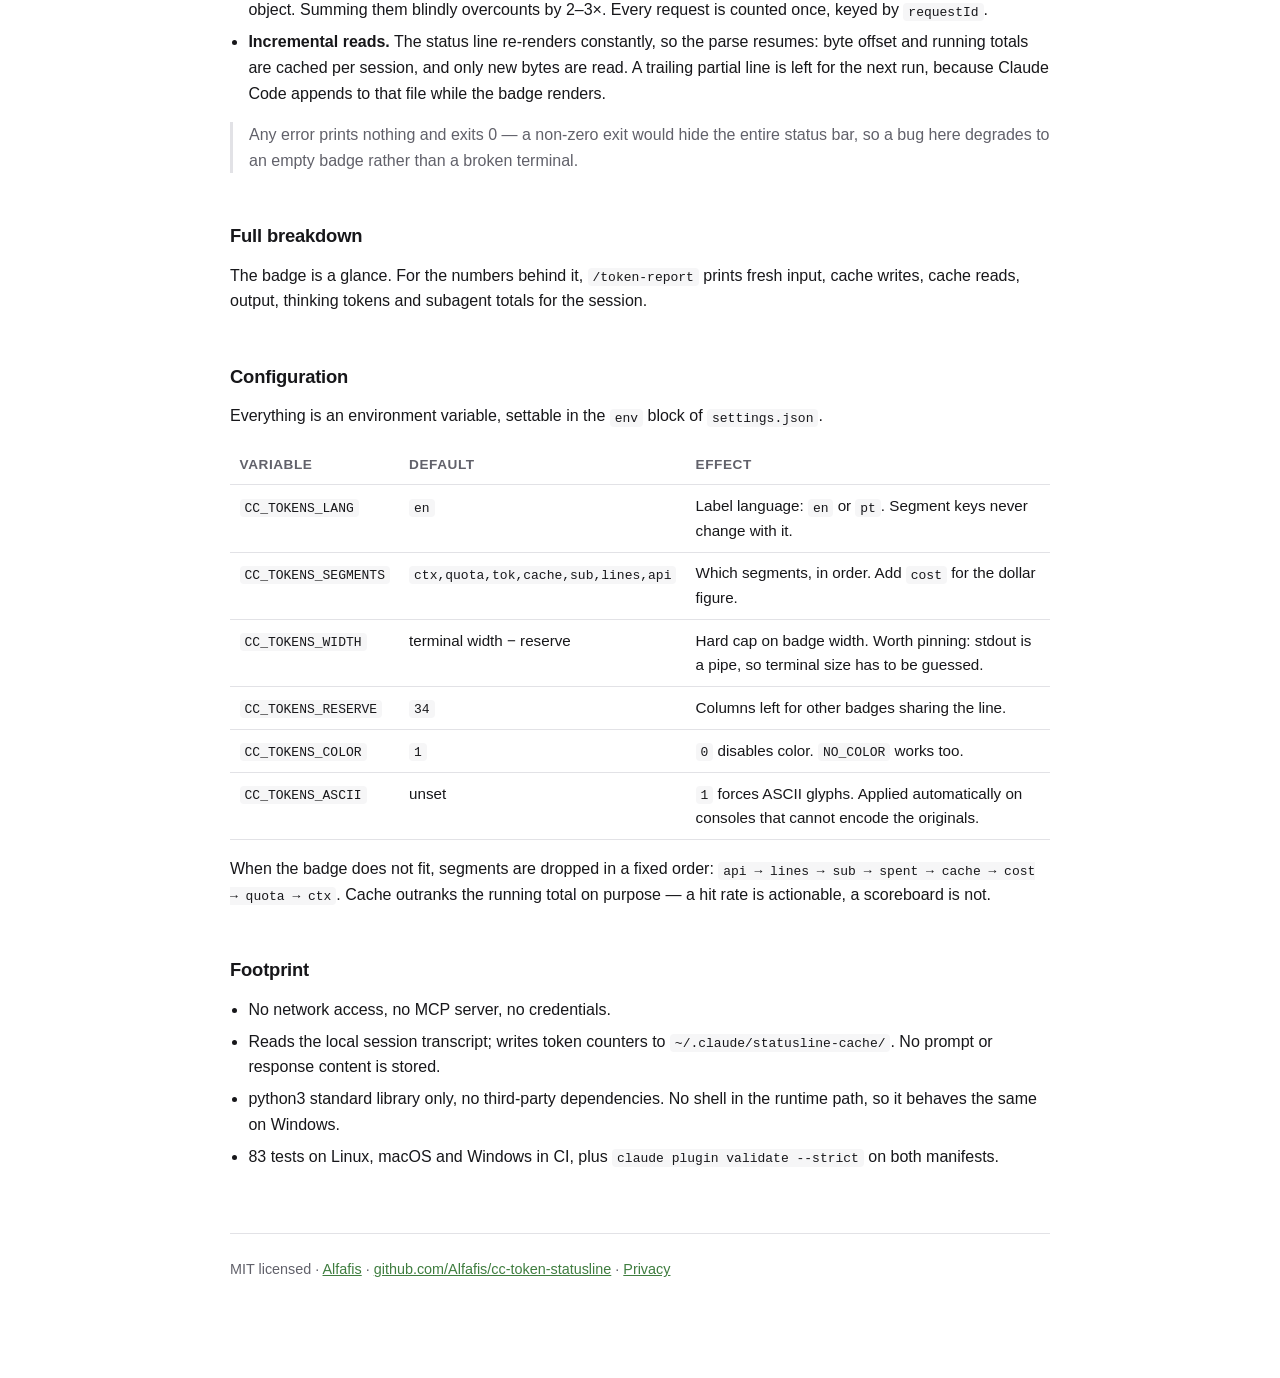
==== commit 59b9fda7: "feat: english labels by default, CC_TOKENS_LANG=pt for the old ones The badge shipped with portugues" ====
--- a/docs/index.html
+++ b/docs/index.html
@@ -35,9 +35,9 @@
   <h2>What each segment means</h2>
   <table>
     <tr><th>Segment</th><th>Reads</th><th>Why it earns the space</th></tr>
-    <tr><td><code>token</code></td><td>Context window used against the model's limit</td><td>The only value that goes down as well as up. Yellow at 60%, red at 85% — you see the wall before hitting it.</td></tr>
-    <tr><td><code>cota</code></td><td>Both account rate limit windows, 5h and 7d</td><td>Account-wide, not per session. Once either passes 70% the reset time is appended, since that is the only actionable fact left.</td></tr>
-    <tr><td><code>gasto</code></td><td>Cumulative billed input and output for the session</td><td>Consumption since the start, as opposed to the occupancy <code>token</code> measures.</td></tr>
+    <tr><td><code>ctx</code></td><td>Context window used against the model's limit</td><td>The only value that goes down as well as up. Yellow at 60%, red at 85% — you see the wall before hitting it.</td></tr>
+    <tr><td><code>quota</code></td><td>Both account rate limit windows, 5h and 7d</td><td>Account-wide, not per session. Once either passes 70% the reset time is appended, since that is the only actionable fact left.</td></tr>
+    <tr><td><code>spent</code></td><td>Cumulative billed input and output for the session</td><td>Consumption since the start, as opposed to the occupancy <code>ctx</code> measures.</td></tr>
     <tr><td><code>cache</code></td><td>Share of billed input served from cache</td><td>Higher is better. A rate falling through a long session means something large and unstable near the top of the prompt is invalidating the cache each round.</td></tr>
     <tr><td><code>sub</code></td><td>Tokens spent by subagents</td><td>Fan-out is one line to trigger and its cost appears nowhere else in the interface.</td></tr>
     <tr><td><code>api</code></td><td>Time spent waiting on the API</td><td>Separated from wall clock, so a slow session can be blamed on the model or on your own tooling.</td></tr>
@@ -58,20 +58,21 @@
   <p>Everything is an environment variable, settable in the <code>env</code> block of <code>settings.json</code>.</p>
   <table>
     <tr><th>Variable</th><th>Default</th><th>Effect</th></tr>
+    <tr><td><code>CC_TOKENS_LANG</code></td><td><code>en</code></td><td>Label language: <code>en</code> or <code>pt</code>. Segment keys never change with it.</td></tr>
     <tr><td><code>CC_TOKENS_SEGMENTS</code></td><td><code>ctx,quota,tok,cache,sub,lines,api</code></td><td>Which segments, in order. Add <code>cost</code> for the dollar figure.</td></tr>
     <tr><td><code>CC_TOKENS_WIDTH</code></td><td>terminal width − reserve</td><td>Hard cap on badge width. Worth pinning: stdout is a pipe, so terminal size has to be guessed.</td></tr>
     <tr><td><code>CC_TOKENS_RESERVE</code></td><td><code>34</code></td><td>Columns left for other badges sharing the line.</td></tr>
     <tr><td><code>CC_TOKENS_COLOR</code></td><td><code>1</code></td><td><code>0</code> disables color. <code>NO_COLOR</code> works too.</td></tr>
     <tr><td><code>CC_TOKENS_ASCII</code></td><td>unset</td><td><code>1</code> forces ASCII glyphs. Applied automatically on consoles that cannot encode the originals.</td></tr>
   </table>
-  <p>When the badge does not fit, segments are dropped in a fixed order: <code>api → lines → sub → gasto → cache → cost → cota → token</code>. Cache outranks the running total on purpose — a hit rate is actionable, a scoreboard is not.</p>
+  <p>When the badge does not fit, segments are dropped in a fixed order: <code>api → lines → sub → spent → cache → cost → quota → ctx</code>. Cache outranks the running total on purpose — a hit rate is actionable, a scoreboard is not.</p>
 
   <h2>Footprint</h2>
   <ul>
     <li>No network access, no MCP server, no credentials.</li>
     <li>Reads the local session transcript; writes token counters to <code>~/.claude/statusline-cache/</code>. No prompt or response content is stored.</li>
     <li>python3 standard library only, no third-party dependencies. No shell in the runtime path, so it behaves the same on Windows.</li>
-    <li>72 tests on Linux, macOS and Windows in CI, plus <code>claude plugin validate --strict</code> on both manifests.</li>
+    <li>83 tests on Linux, macOS and Windows in CI, plus <code>claude plugin validate --strict</code> on both manifests.</li>
   </ul>
 
   <footer>
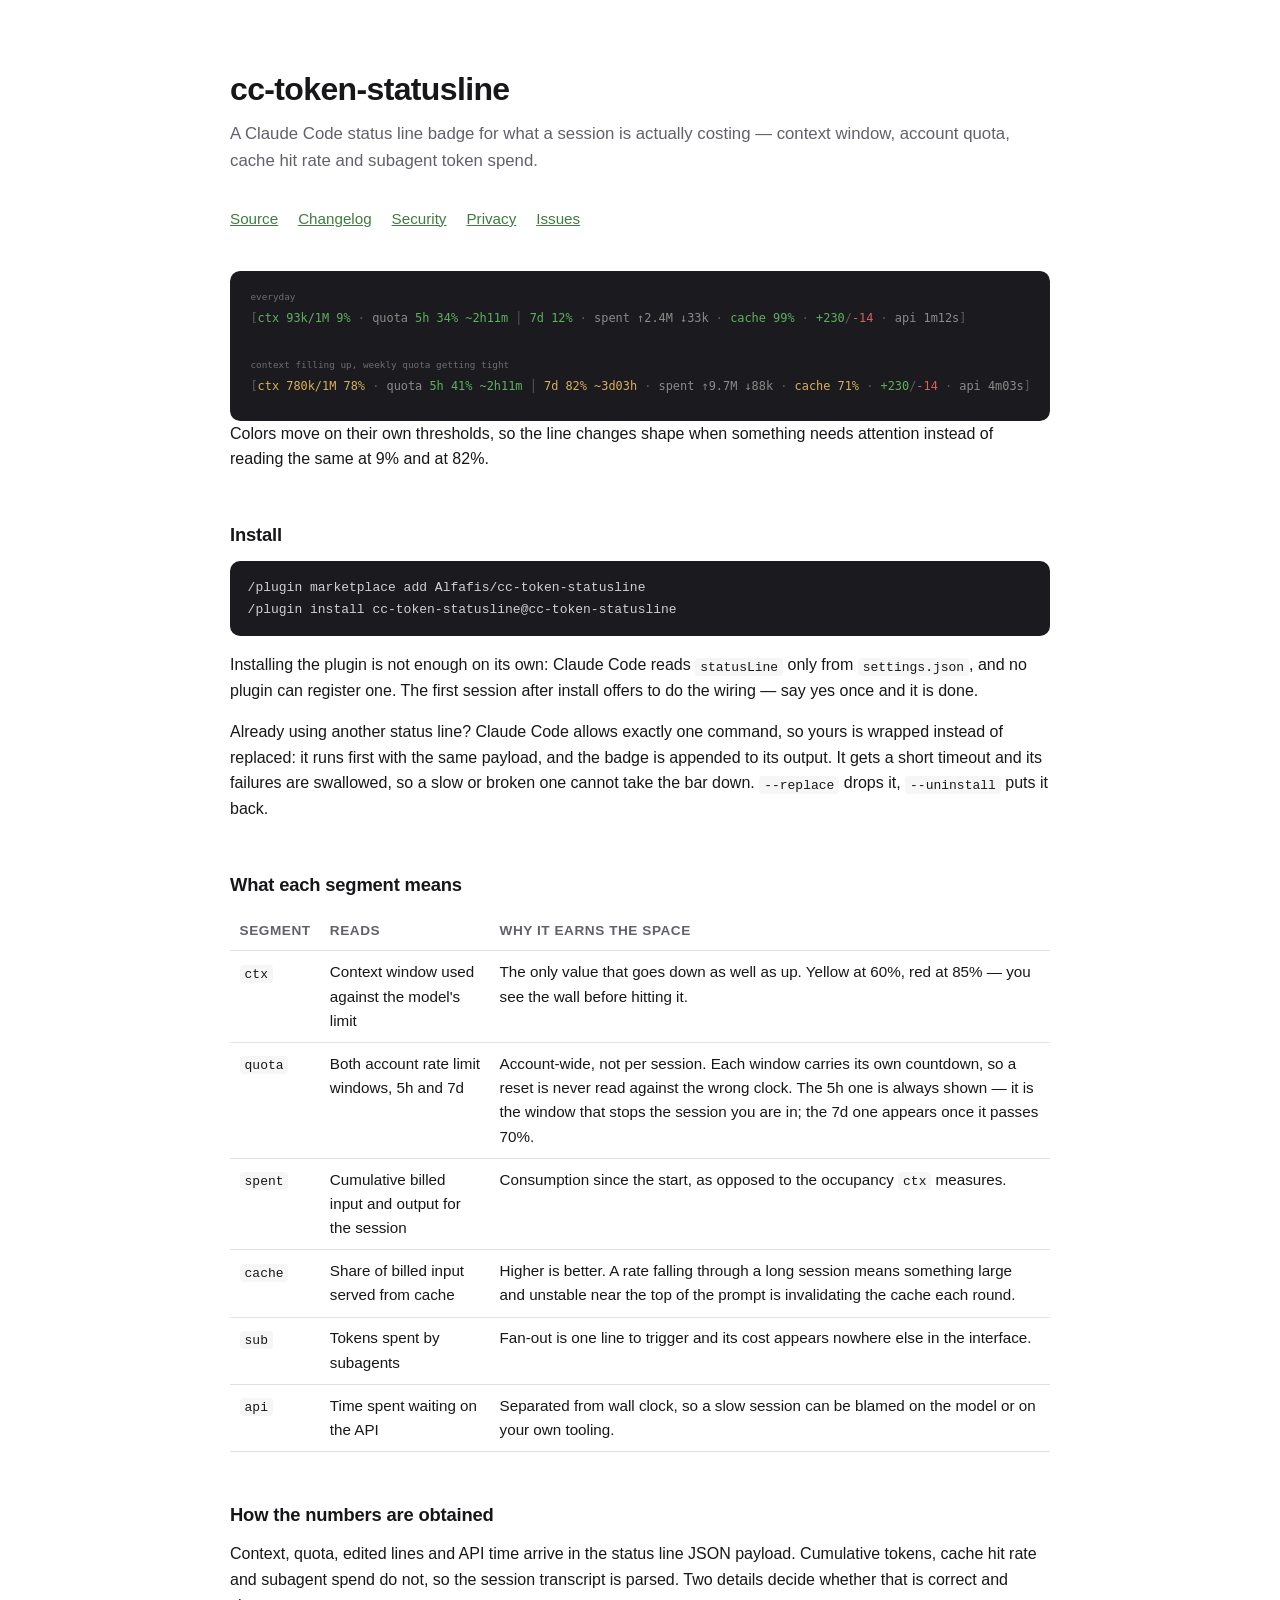
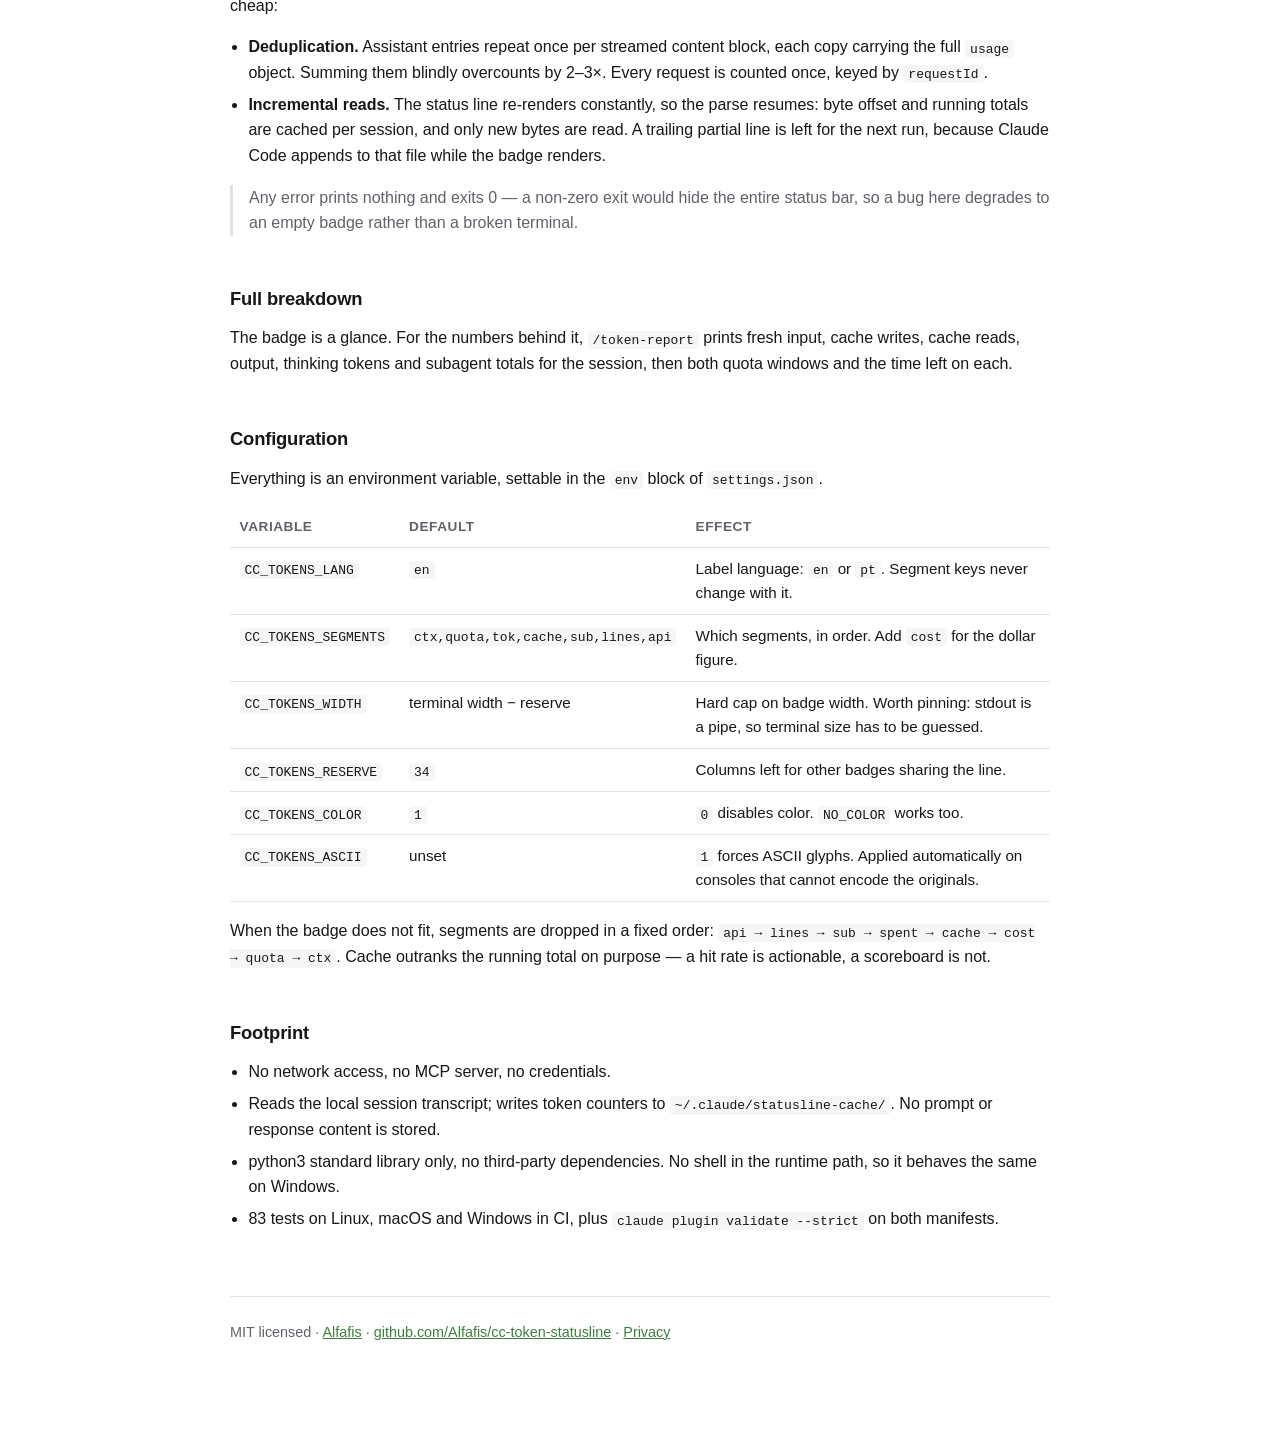
==== commit 5ff652d3: "fix(quota): give each window its own countdown Only one reset was shown, for whichever window was fu" ====
--- a/docs/index.html
+++ b/docs/index.html
@@ -36,7 +36,7 @@
   <table>
     <tr><th>Segment</th><th>Reads</th><th>Why it earns the space</th></tr>
     <tr><td><code>ctx</code></td><td>Context window used against the model's limit</td><td>The only value that goes down as well as up. Yellow at 60%, red at 85% — you see the wall before hitting it.</td></tr>
-    <tr><td><code>quota</code></td><td>Both account rate limit windows, 5h and 7d</td><td>Account-wide, not per session. Once either passes 70% the reset time is appended, since that is the only actionable fact left.</td></tr>
+    <tr><td><code>quota</code></td><td>Both account rate limit windows, 5h and 7d</td><td>Account-wide, not per session. Each window carries its own countdown, so a reset is never read against the wrong clock. The 5h one is always shown — it is the window that stops the session you are in; the 7d one appears once it passes 70%.</td></tr>
     <tr><td><code>spent</code></td><td>Cumulative billed input and output for the session</td><td>Consumption since the start, as opposed to the occupancy <code>ctx</code> measures.</td></tr>
     <tr><td><code>cache</code></td><td>Share of billed input served from cache</td><td>Higher is better. A rate falling through a long session means something large and unstable near the top of the prompt is invalidating the cache each round.</td></tr>
     <tr><td><code>sub</code></td><td>Tokens spent by subagents</td><td>Fan-out is one line to trigger and its cost appears nowhere else in the interface.</td></tr>
@@ -52,7 +52,7 @@
   <p class="note">Any error prints nothing and exits 0 — a non-zero exit would hide the entire status bar, so a bug here degrades to an empty badge rather than a broken terminal.</p>
 
   <h2>Full breakdown</h2>
-  <p>The badge is a glance. For the numbers behind it, <code>/token-report</code> prints fresh input, cache writes, cache reads, output, thinking tokens and subagent totals for the session.</p>
+  <p>The badge is a glance. For the numbers behind it, <code>/token-report</code> prints fresh input, cache writes, cache reads, output, thinking tokens and subagent totals for the session, then both quota windows and the time left on each.</p>
 
   <h2>Configuration</h2>
   <p>Everything is an environment variable, settable in the <code>env</code> block of <code>settings.json</code>.</p>
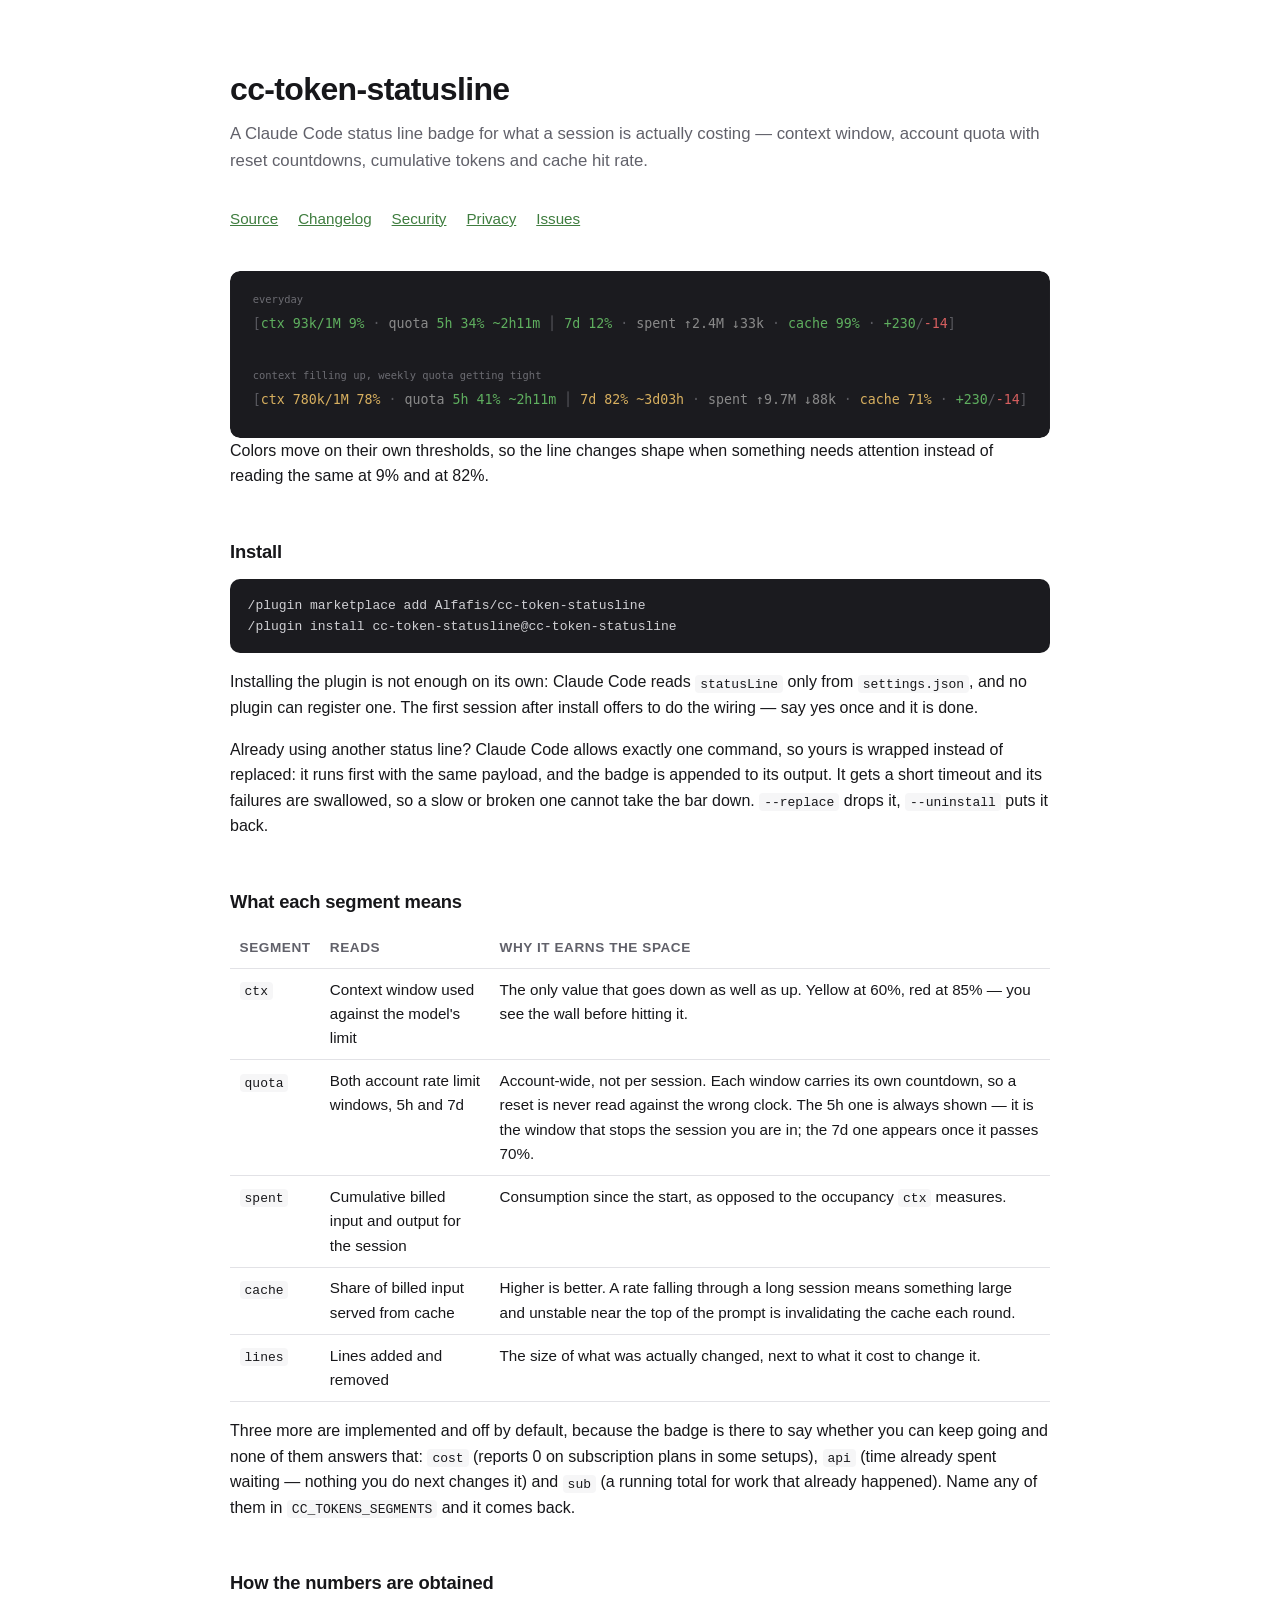
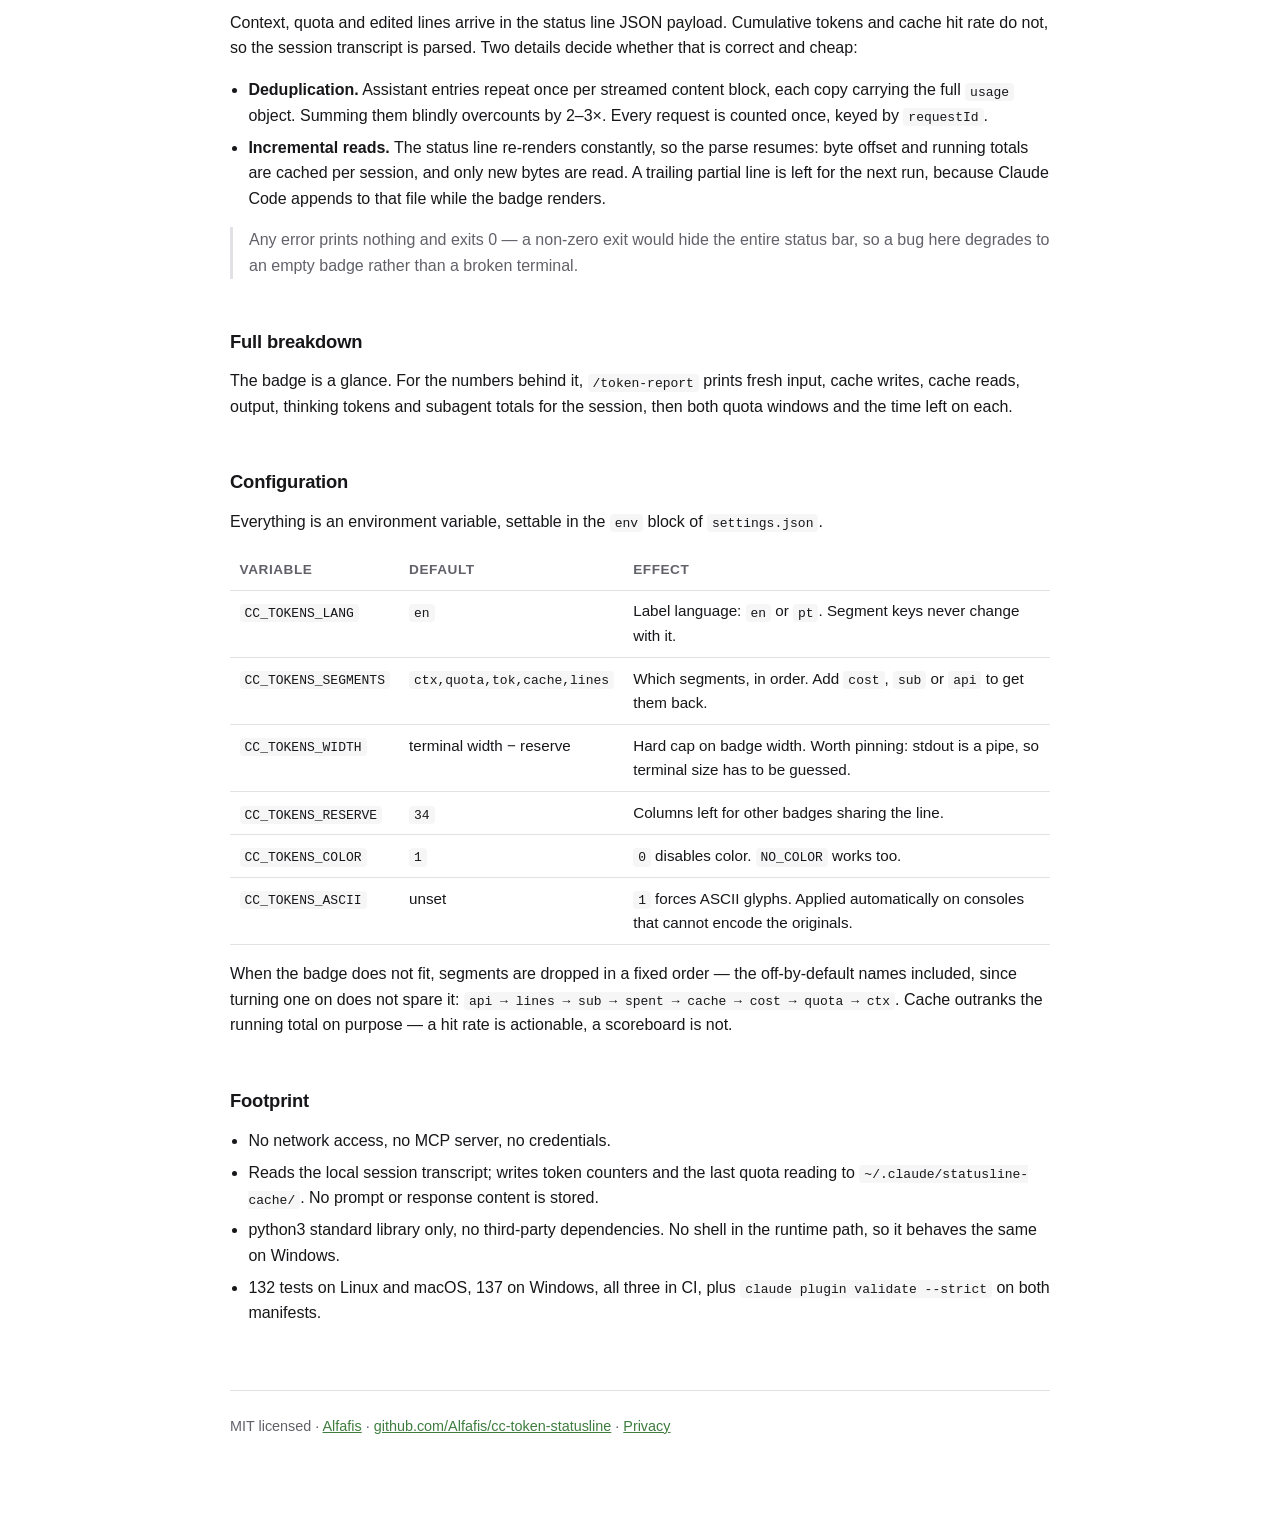
==== commit 205c0785: "chore(segments): drop api and sub from the default badge The badge exists to answer whether you can " ====
--- a/docs/index.html
+++ b/docs/index.html
@@ -4,7 +4,7 @@
 <meta charset="utf-8">
 <meta name="viewport" content="width=device-width, initial-scale=1">
 <title>cc-token-statusline</title>
-<meta name="description" content="Claude Code status line badge: context window usage, 5h/7d account quota, cumulative tokens, cache hit rate and subagent token spend.">
+<meta name="description" content="Claude Code status line badge: context window usage, 5h/7d account quota with reset countdowns, cumulative tokens, cache hit rate and edited lines.">
 <link rel="icon" href="data:image/svg+xml,<svg xmlns='http://www.w3.org/2000/svg' viewBox='0 0 16 16'><text y='13' font-size='13'>▇</text></svg>">
 <link rel="stylesheet" href="style.css">
 </head>
@@ -12,7 +12,7 @@
 <main>
 
   <h1>cc-token-statusline</h1>
-  <p class="lede">A Claude Code status line badge for what a session is actually costing — context window, account quota, cache hit rate and subagent token spend.</p>
+  <p class="lede">A Claude Code status line badge for what a session is actually costing — context window, account quota with reset countdowns, cumulative tokens and cache hit rate.</p>
 
   <div class="links">
     <a href="https://github.com/Alfafis/cc-token-statusline">Source</a>
@@ -39,12 +39,13 @@
     <tr><td><code>quota</code></td><td>Both account rate limit windows, 5h and 7d</td><td>Account-wide, not per session. Each window carries its own countdown, so a reset is never read against the wrong clock. The 5h one is always shown — it is the window that stops the session you are in; the 7d one appears once it passes 70%.</td></tr>
     <tr><td><code>spent</code></td><td>Cumulative billed input and output for the session</td><td>Consumption since the start, as opposed to the occupancy <code>ctx</code> measures.</td></tr>
     <tr><td><code>cache</code></td><td>Share of billed input served from cache</td><td>Higher is better. A rate falling through a long session means something large and unstable near the top of the prompt is invalidating the cache each round.</td></tr>
-    <tr><td><code>sub</code></td><td>Tokens spent by subagents</td><td>Fan-out is one line to trigger and its cost appears nowhere else in the interface.</td></tr>
-    <tr><td><code>api</code></td><td>Time spent waiting on the API</td><td>Separated from wall clock, so a slow session can be blamed on the model or on your own tooling.</td></tr>
+    <tr><td><code>lines</code></td><td>Lines added and removed</td><td>The size of what was actually changed, next to what it cost to change it.</td></tr>
   </table>
 
+  <p>Three more are implemented and off by default, because the badge is there to say whether you can keep going and none of them answers that: <code>cost</code> (reports 0 on subscription plans in some setups), <code>api</code> (time already spent waiting — nothing you do next changes it) and <code>sub</code> (a running total for work that already happened). Name any of them in <code>CC_TOKENS_SEGMENTS</code> and it comes back.</p>
+
   <h2>How the numbers are obtained</h2>
-  <p>Context, quota, edited lines and API time arrive in the status line JSON payload. Cumulative tokens, cache hit rate and subagent spend do not, so the session transcript is parsed. Two details decide whether that is correct and cheap:</p>
+  <p>Context, quota and edited lines arrive in the status line JSON payload. Cumulative tokens and cache hit rate do not, so the session transcript is parsed. Two details decide whether that is correct and cheap:</p>
   <ul>
     <li><strong>Deduplication.</strong> Assistant entries repeat once per streamed content block, each copy carrying the full <code>usage</code> object. Summing them blindly overcounts by 2–3×. Every request is counted once, keyed by <code>requestId</code>.</li>
     <li><strong>Incremental reads.</strong> The status line re-renders constantly, so the parse resumes: byte offset and running totals are cached per session, and only new bytes are read. A trailing partial line is left for the next run, because Claude Code appends to that file while the badge renders.</li>
@@ -59,20 +60,20 @@
   <table>
     <tr><th>Variable</th><th>Default</th><th>Effect</th></tr>
     <tr><td><code>CC_TOKENS_LANG</code></td><td><code>en</code></td><td>Label language: <code>en</code> or <code>pt</code>. Segment keys never change with it.</td></tr>
-    <tr><td><code>CC_TOKENS_SEGMENTS</code></td><td><code>ctx,quota,tok,cache,sub,lines,api</code></td><td>Which segments, in order. Add <code>cost</code> for the dollar figure.</td></tr>
+    <tr><td><code>CC_TOKENS_SEGMENTS</code></td><td><code>ctx,quota,tok,cache,lines</code></td><td>Which segments, in order. Add <code>cost</code>, <code>sub</code> or <code>api</code> to get them back.</td></tr>
     <tr><td><code>CC_TOKENS_WIDTH</code></td><td>terminal width − reserve</td><td>Hard cap on badge width. Worth pinning: stdout is a pipe, so terminal size has to be guessed.</td></tr>
     <tr><td><code>CC_TOKENS_RESERVE</code></td><td><code>34</code></td><td>Columns left for other badges sharing the line.</td></tr>
     <tr><td><code>CC_TOKENS_COLOR</code></td><td><code>1</code></td><td><code>0</code> disables color. <code>NO_COLOR</code> works too.</td></tr>
     <tr><td><code>CC_TOKENS_ASCII</code></td><td>unset</td><td><code>1</code> forces ASCII glyphs. Applied automatically on consoles that cannot encode the originals.</td></tr>
   </table>
-  <p>When the badge does not fit, segments are dropped in a fixed order: <code>api → lines → sub → spent → cache → cost → quota → ctx</code>. Cache outranks the running total on purpose — a hit rate is actionable, a scoreboard is not.</p>
+  <p>When the badge does not fit, segments are dropped in a fixed order — the off-by-default names included, since turning one on does not spare it: <code>api → lines → sub → spent → cache → cost → quota → ctx</code>. Cache outranks the running total on purpose — a hit rate is actionable, a scoreboard is not.</p>
 
   <h2>Footprint</h2>
   <ul>
     <li>No network access, no MCP server, no credentials.</li>
-    <li>Reads the local session transcript; writes token counters to <code>~/.claude/statusline-cache/</code>. No prompt or response content is stored.</li>
+    <li>Reads the local session transcript; writes token counters and the last quota reading to <code>~/.claude/statusline-cache/</code>. No prompt or response content is stored.</li>
     <li>python3 standard library only, no third-party dependencies. No shell in the runtime path, so it behaves the same on Windows.</li>
-    <li>83 tests on Linux, macOS and Windows in CI, plus <code>claude plugin validate --strict</code> on both manifests.</li>
+    <li>132 tests on Linux and macOS, 137 on Windows, all three in CI, plus <code>claude plugin validate --strict</code> on both manifests.</li>
   </ul>
 
   <footer>
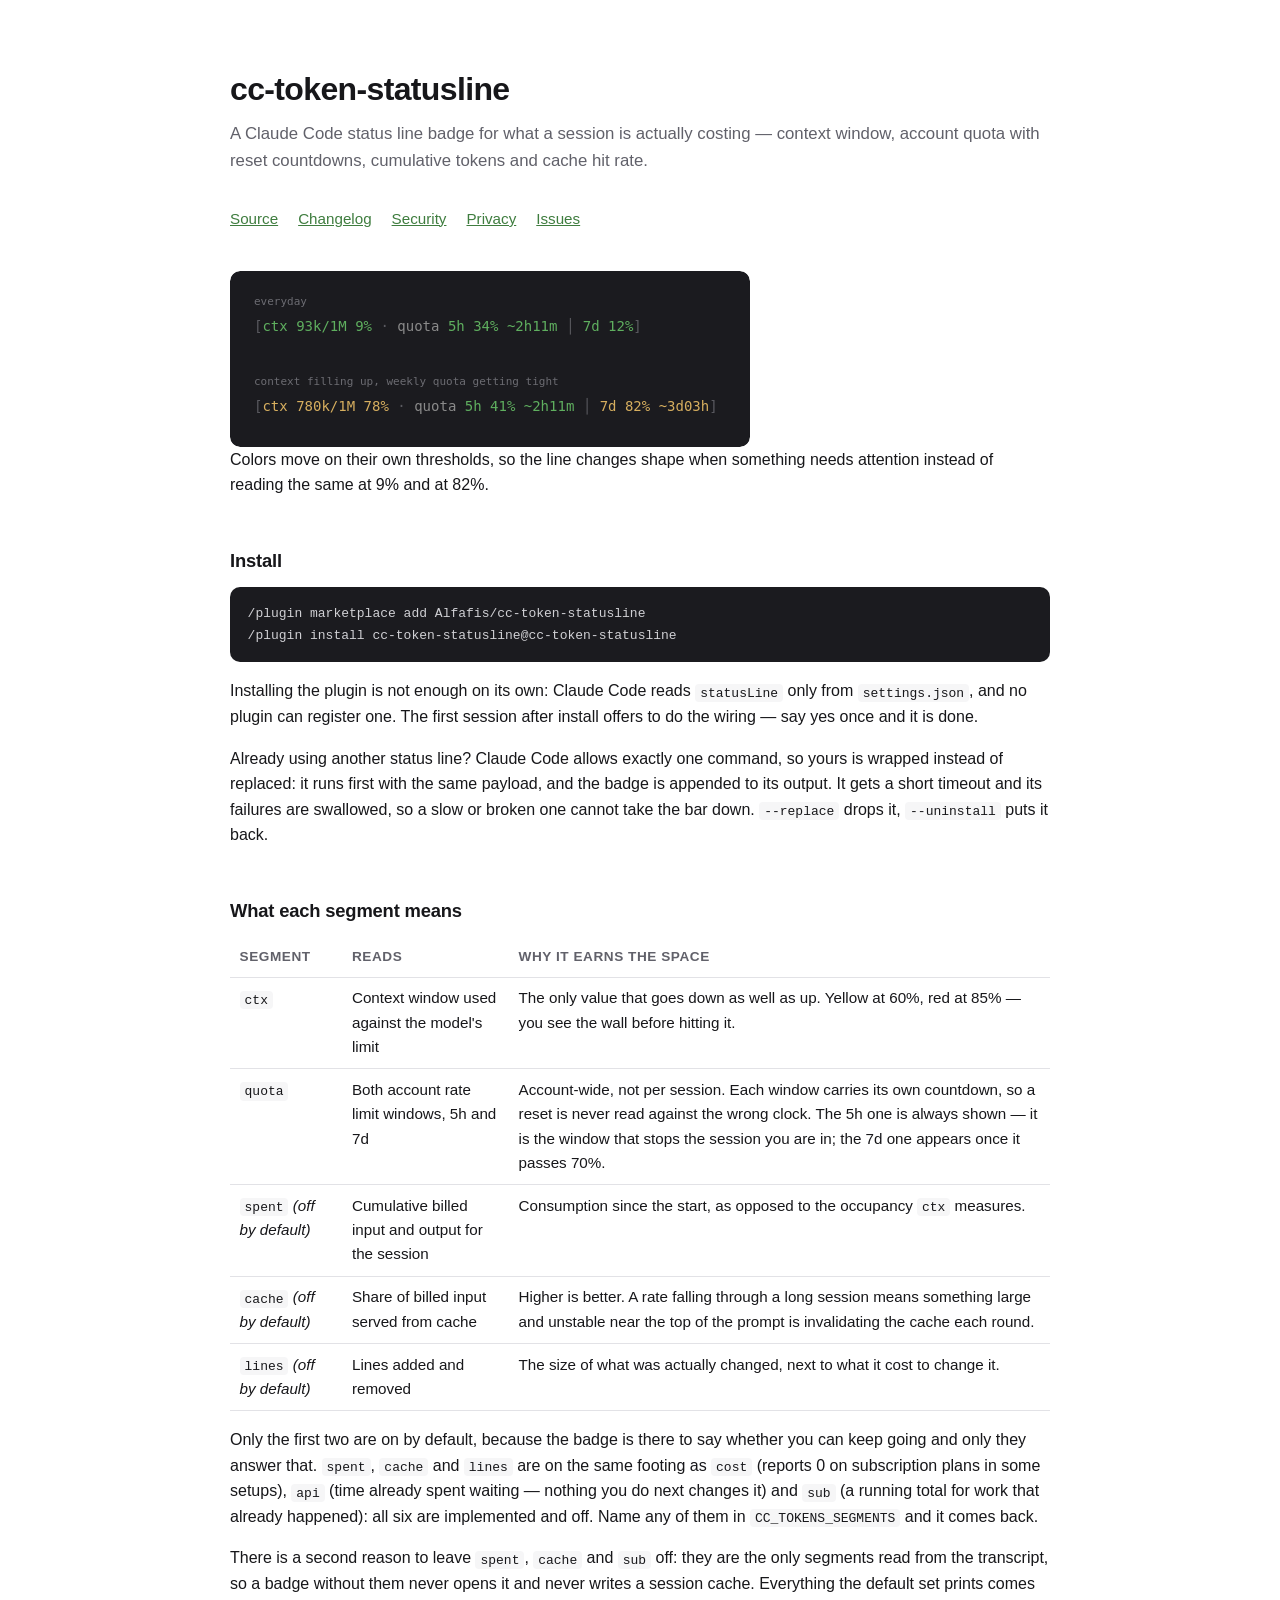
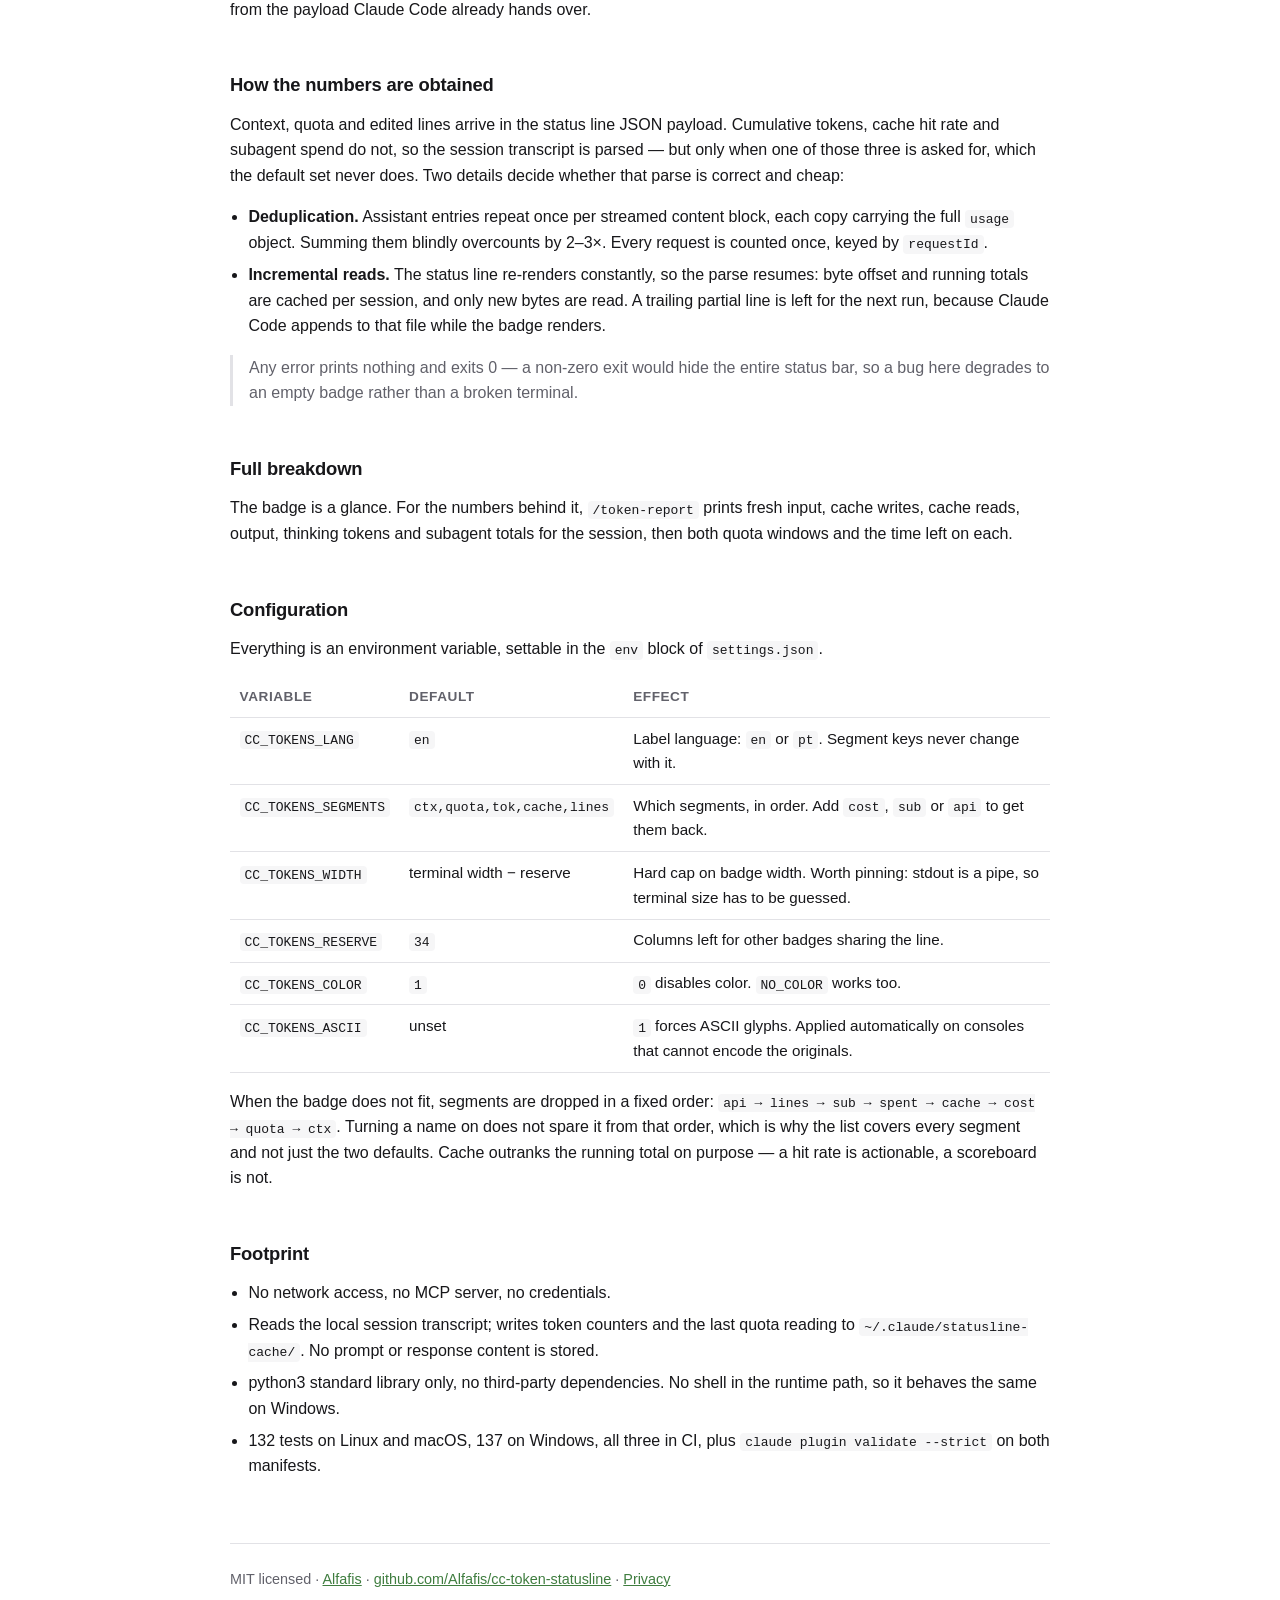
==== commit bf26054e: "chore(segments): default to ctx and quota alone tok, cache and lines join cost, sub and api: impleme" ====
--- a/docs/index.html
+++ b/docs/index.html
@@ -37,15 +37,17 @@
     <tr><th>Segment</th><th>Reads</th><th>Why it earns the space</th></tr>
     <tr><td><code>ctx</code></td><td>Context window used against the model's limit</td><td>The only value that goes down as well as up. Yellow at 60%, red at 85% — you see the wall before hitting it.</td></tr>
     <tr><td><code>quota</code></td><td>Both account rate limit windows, 5h and 7d</td><td>Account-wide, not per session. Each window carries its own countdown, so a reset is never read against the wrong clock. The 5h one is always shown — it is the window that stops the session you are in; the 7d one appears once it passes 70%.</td></tr>
-    <tr><td><code>spent</code></td><td>Cumulative billed input and output for the session</td><td>Consumption since the start, as opposed to the occupancy <code>ctx</code> measures.</td></tr>
-    <tr><td><code>cache</code></td><td>Share of billed input served from cache</td><td>Higher is better. A rate falling through a long session means something large and unstable near the top of the prompt is invalidating the cache each round.</td></tr>
-    <tr><td><code>lines</code></td><td>Lines added and removed</td><td>The size of what was actually changed, next to what it cost to change it.</td></tr>
+    <tr><td><code>spent</code> <em>(off by default)</em></td><td>Cumulative billed input and output for the session</td><td>Consumption since the start, as opposed to the occupancy <code>ctx</code> measures.</td></tr>
+    <tr><td><code>cache</code> <em>(off by default)</em></td><td>Share of billed input served from cache</td><td>Higher is better. A rate falling through a long session means something large and unstable near the top of the prompt is invalidating the cache each round.</td></tr>
+    <tr><td><code>lines</code> <em>(off by default)</em></td><td>Lines added and removed</td><td>The size of what was actually changed, next to what it cost to change it.</td></tr>
   </table>
 
-  <p>Three more are implemented and off by default, because the badge is there to say whether you can keep going and none of them answers that: <code>cost</code> (reports 0 on subscription plans in some setups), <code>api</code> (time already spent waiting — nothing you do next changes it) and <code>sub</code> (a running total for work that already happened). Name any of them in <code>CC_TOKENS_SEGMENTS</code> and it comes back.</p>
+  <p>Only the first two are on by default, because the badge is there to say whether you can keep going and only they answer that. <code>spent</code>, <code>cache</code> and <code>lines</code> are on the same footing as <code>cost</code> (reports 0 on subscription plans in some setups), <code>api</code> (time already spent waiting — nothing you do next changes it) and <code>sub</code> (a running total for work that already happened): all six are implemented and off. Name any of them in <code>CC_TOKENS_SEGMENTS</code> and it comes back.</p>
+
+  <p>There is a second reason to leave <code>spent</code>, <code>cache</code> and <code>sub</code> off: they are the only segments read from the transcript, so a badge without them never opens it and never writes a session cache. Everything the default set prints comes from the payload Claude Code already hands over.</p>
 
   <h2>How the numbers are obtained</h2>
-  <p>Context, quota and edited lines arrive in the status line JSON payload. Cumulative tokens and cache hit rate do not, so the session transcript is parsed. Two details decide whether that is correct and cheap:</p>
+  <p>Context, quota and edited lines arrive in the status line JSON payload. Cumulative tokens, cache hit rate and subagent spend do not, so the session transcript is parsed — but only when one of those three is asked for, which the default set never does. Two details decide whether that parse is correct and cheap:</p>
   <ul>
     <li><strong>Deduplication.</strong> Assistant entries repeat once per streamed content block, each copy carrying the full <code>usage</code> object. Summing them blindly overcounts by 2–3×. Every request is counted once, keyed by <code>requestId</code>.</li>
     <li><strong>Incremental reads.</strong> The status line re-renders constantly, so the parse resumes: byte offset and running totals are cached per session, and only new bytes are read. A trailing partial line is left for the next run, because Claude Code appends to that file while the badge renders.</li>
@@ -66,7 +68,7 @@
     <tr><td><code>CC_TOKENS_COLOR</code></td><td><code>1</code></td><td><code>0</code> disables color. <code>NO_COLOR</code> works too.</td></tr>
     <tr><td><code>CC_TOKENS_ASCII</code></td><td>unset</td><td><code>1</code> forces ASCII glyphs. Applied automatically on consoles that cannot encode the originals.</td></tr>
   </table>
-  <p>When the badge does not fit, segments are dropped in a fixed order — the off-by-default names included, since turning one on does not spare it: <code>api → lines → sub → spent → cache → cost → quota → ctx</code>. Cache outranks the running total on purpose — a hit rate is actionable, a scoreboard is not.</p>
+  <p>When the badge does not fit, segments are dropped in a fixed order: <code>api → lines → sub → spent → cache → cost → quota → ctx</code>. Turning a name on does not spare it from that order, which is why the list covers every segment and not just the two defaults. Cache outranks the running total on purpose — a hit rate is actionable, a scoreboard is not.</p>
 
   <h2>Footprint</h2>
   <ul>
